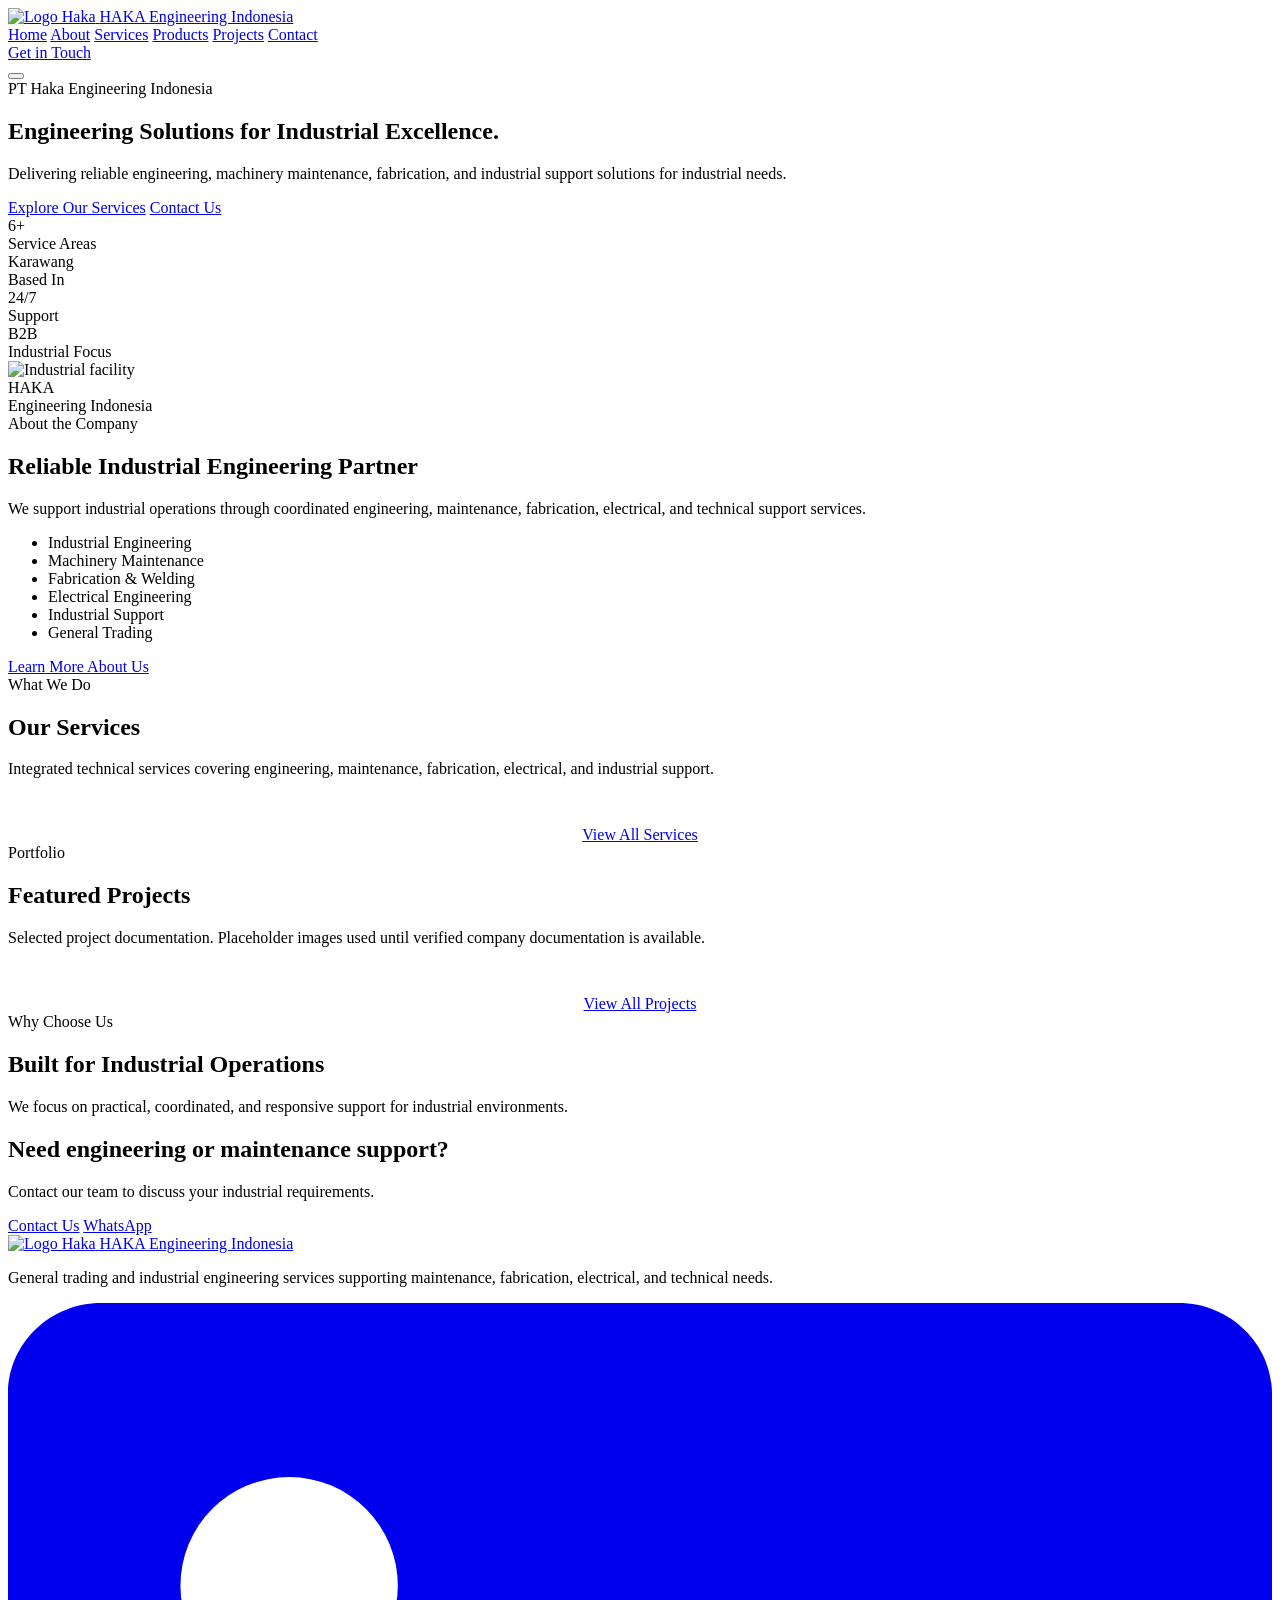
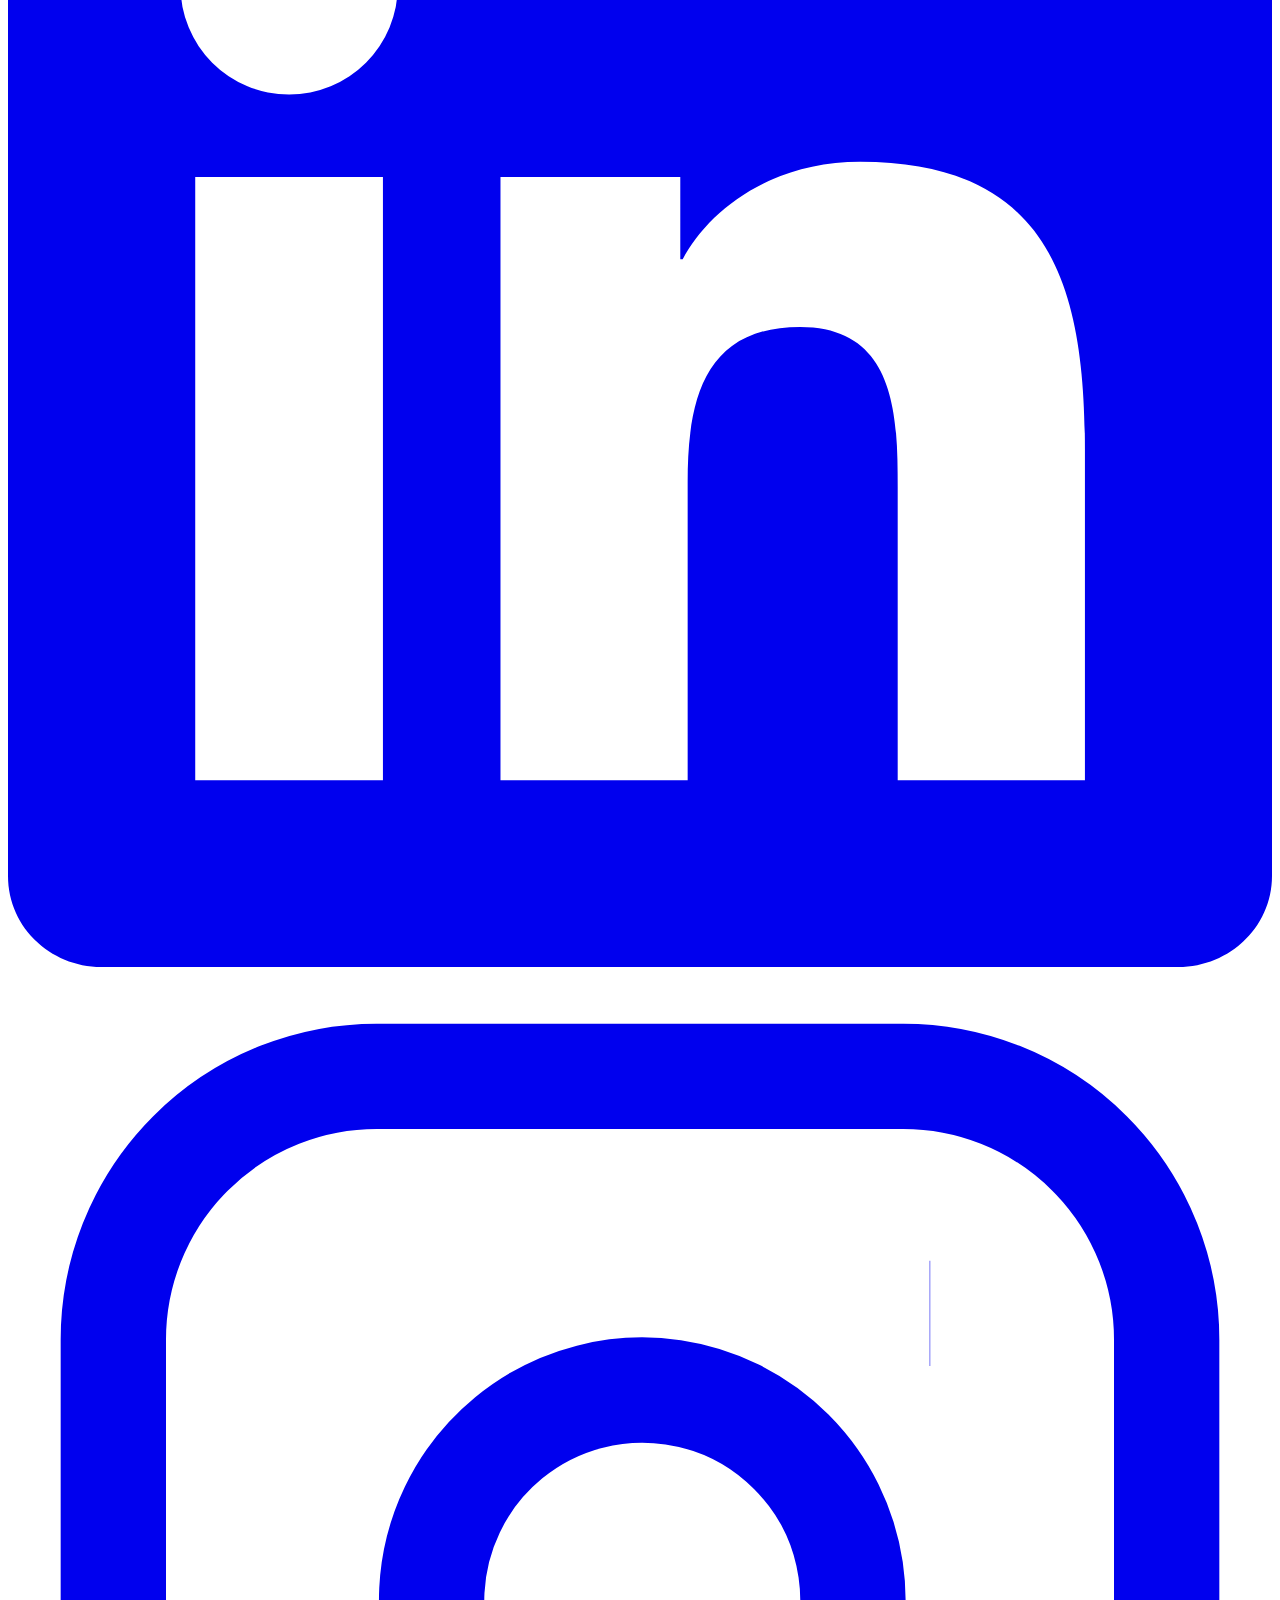
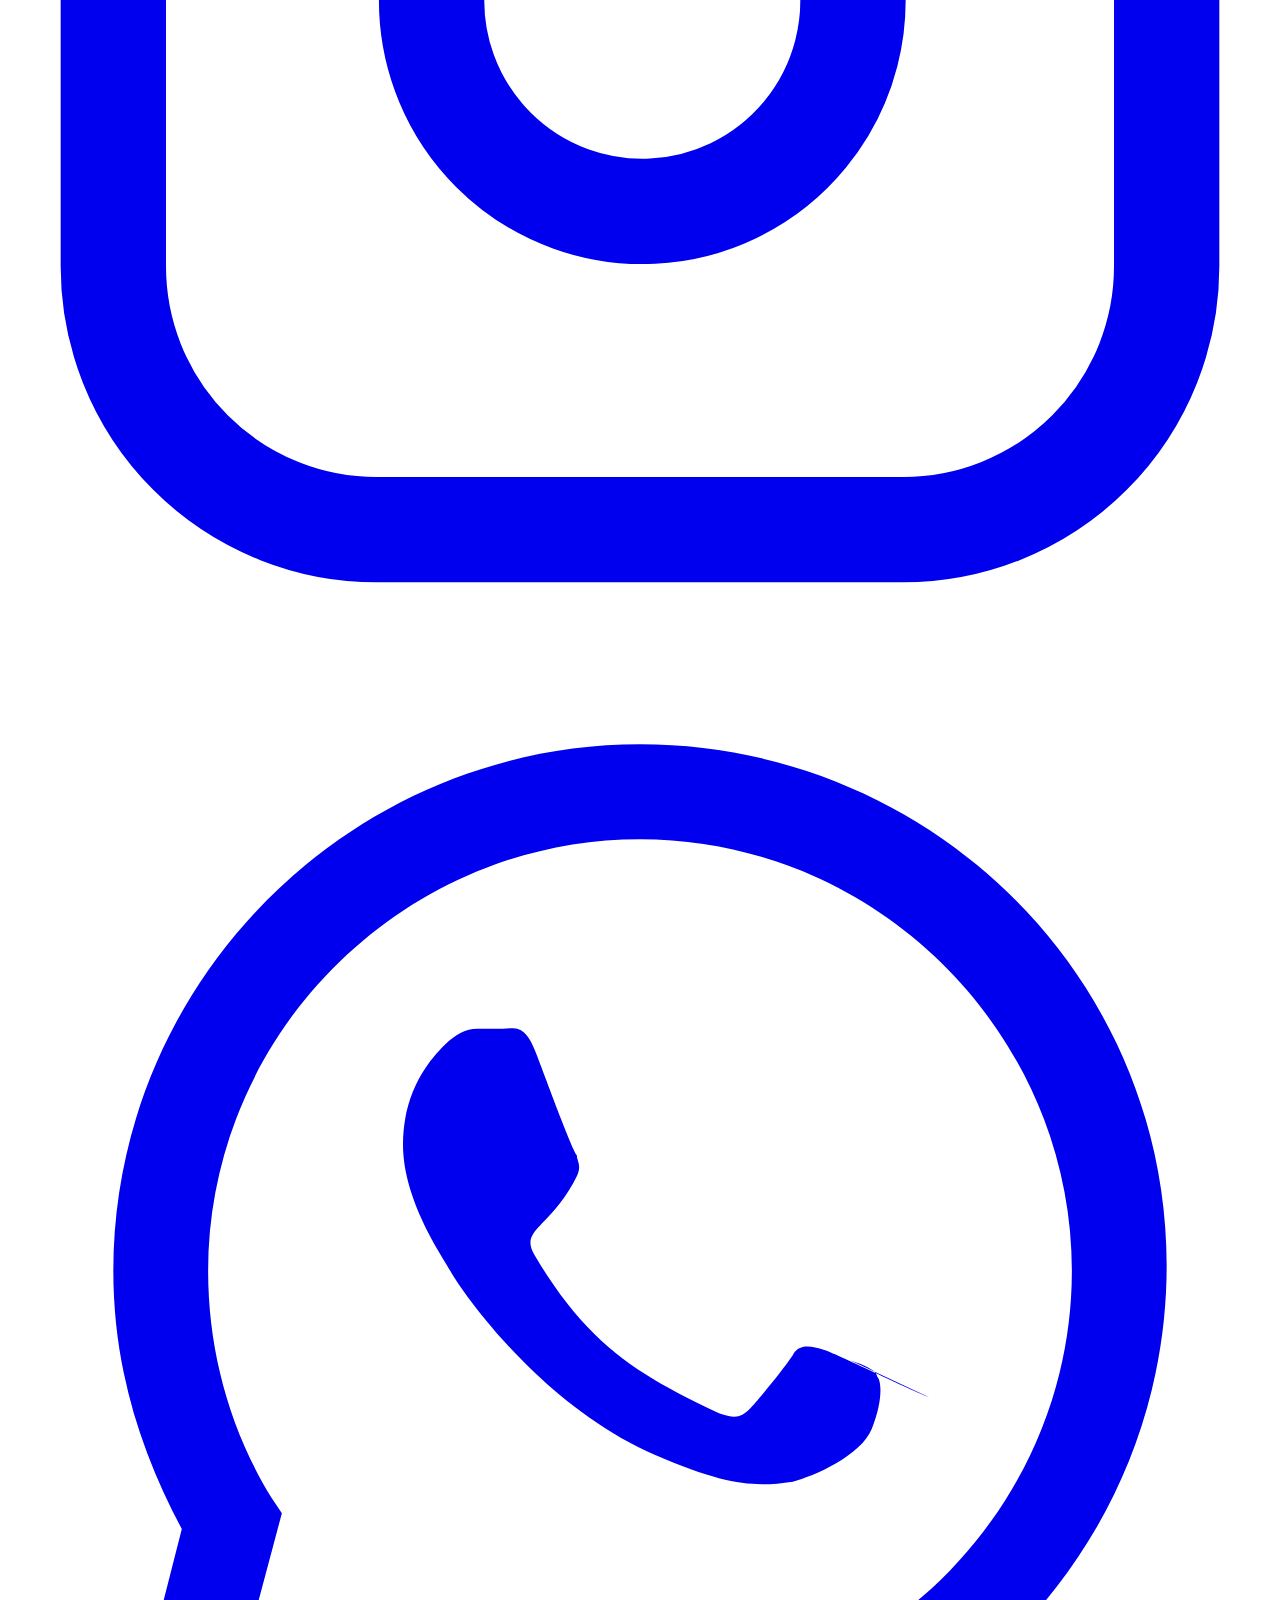
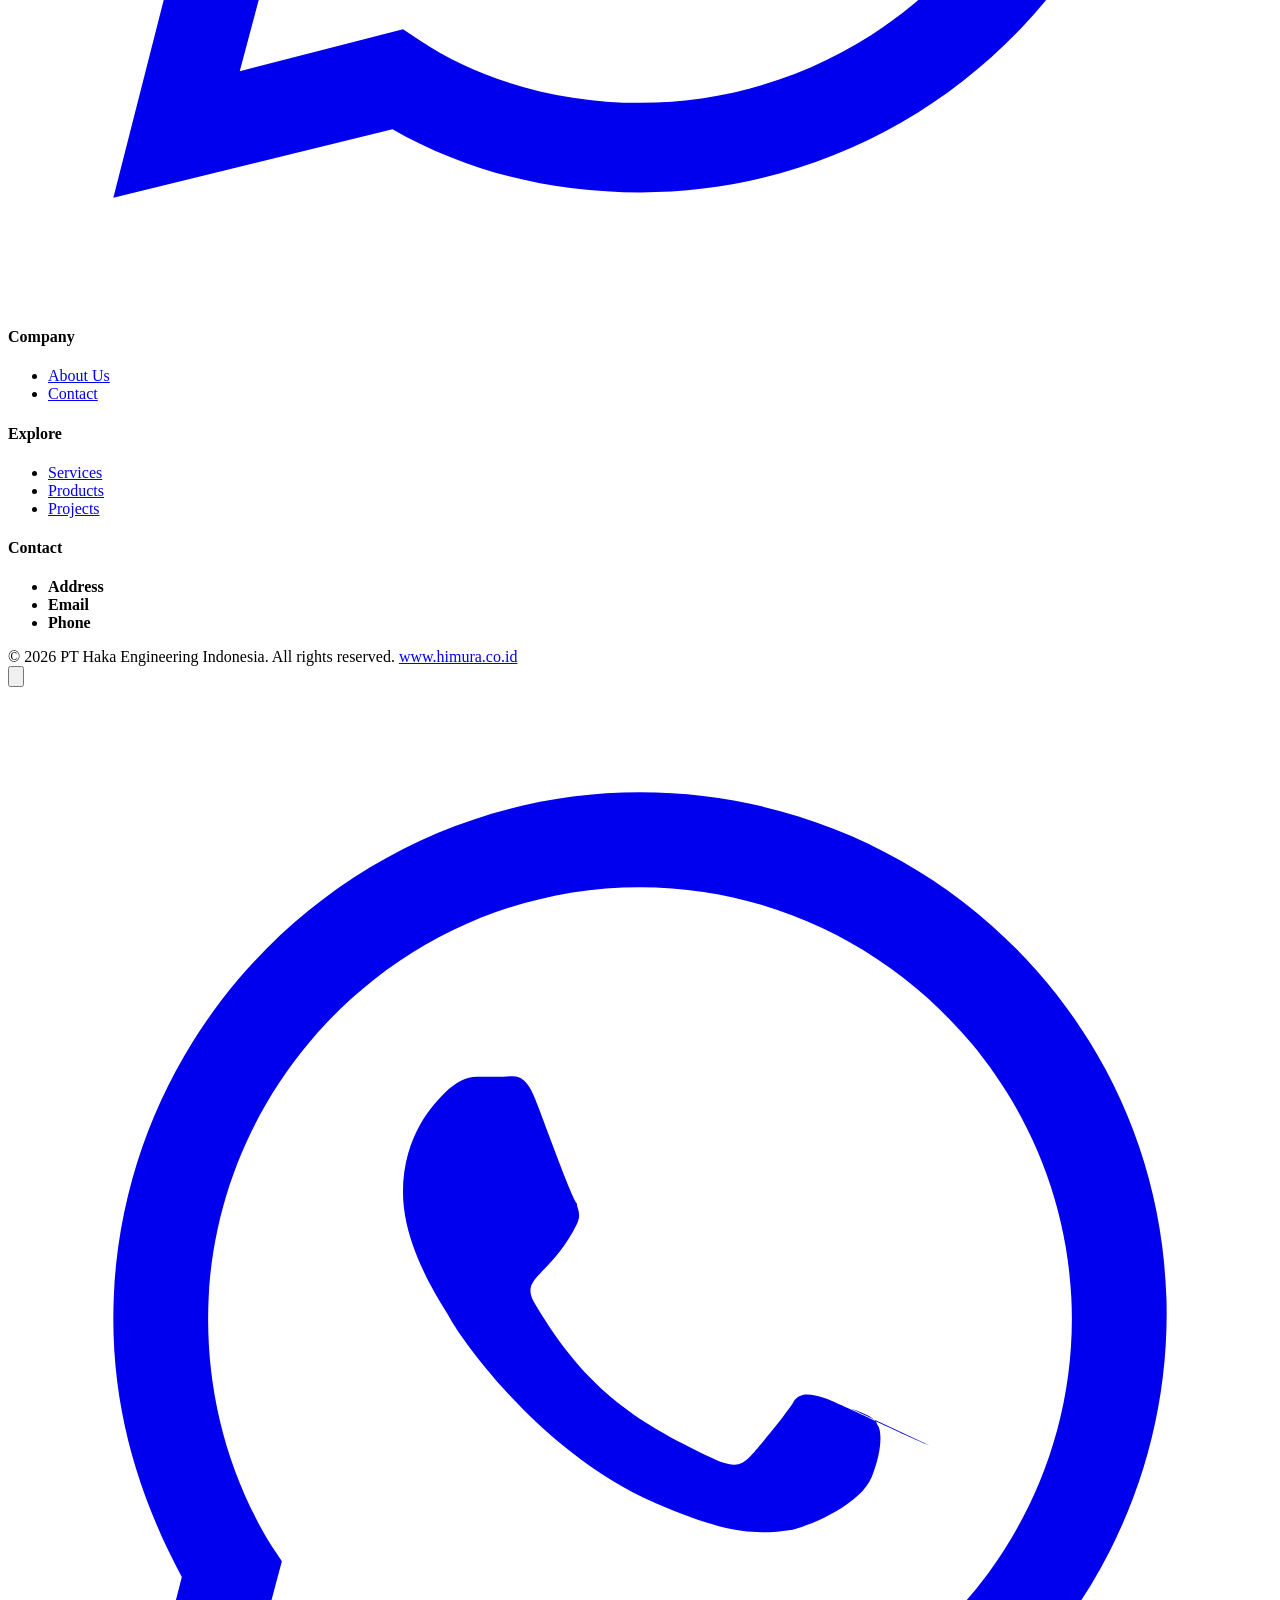
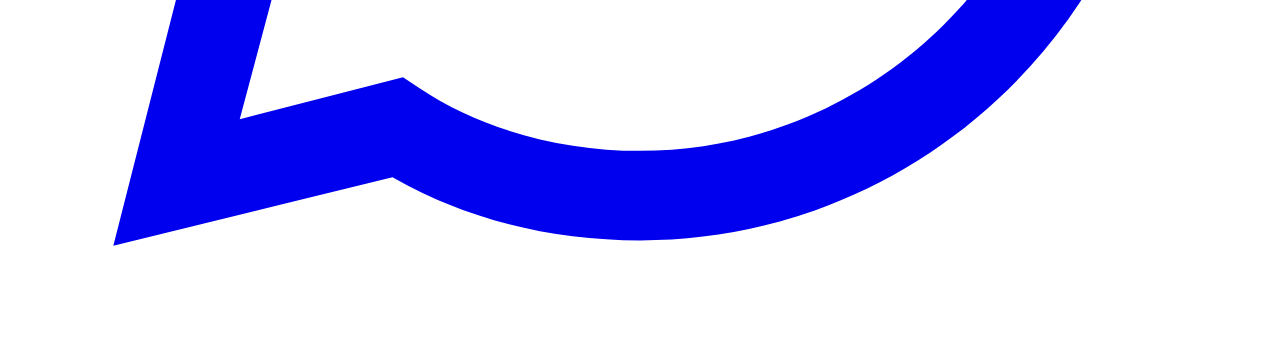
==== index.html @ 6b5a59a5 "Add files via upload" ====
<!DOCTYPE html>
<html lang="en">
<head>
<meta charset="UTF-8">
<meta name="viewport" content="width=device-width, initial-scale=1.0">
<title>PT Haka Engineering Indonesia</title>
<meta name="description" content="PT Haka Engineering Indonesia — general trading, industrial engineering, machinery maintenance, fabrication, electrical engineering and industrial support in Karawang, Jawa Barat.">
<meta property="og:title" content="PT Haka Engineering Indonesia">
<meta property="og:description" content="Engineering Solutions for Industrial Excellence.">
<meta property="og:type" content="website">
<meta property="og:url" content="https://www.himura.co.id/">
<meta property="og:image" content="https://www.himura.co.id/assets/images/hero.jpg">
<link rel="icon" href="favicon.png" type="image/png">
<link rel="preconnect" href="https://fonts.googleapis.com">
<link rel="preconnect" href="https://fonts.gstatic.com" crossorigin>
<link href="https://fonts.googleapis.com/css2?family=Inter:wght@400;500;600;700&family=Manrope:wght@600;700;800&display=swap" rel="stylesheet">
<link rel="stylesheet" href="css/style.css">
</head>
<body>

<!-- ============ NAVBAR ============ -->
<header class="navbar">
  <div class="container">
    <a href="index.html" class="brand">
      <span class="brand-logo">
  <img src="assets/images/icon.png" alt="Logo Haka">
</span>
      <span class="brand-text">
        <span class="brand-name">HAKA</span>
        <span class="brand-sub">Engineering Indonesia</span>
      </span>
    </a>
    <nav class="nav-links" aria-label="Primary">
      <a href="index.html" class="active">Home</a>
      <a href="about.html">About</a>
      <a href="services.html">Services</a>
      <a href="products.html">Products</a>
      <a href="projects.html">Projects</a>
      <a href="contact.html">Contact</a>
      <div class="nav-cta">
        <a href="contact.html" class="btn">Get in Touch</a>
      </div>
    </nav>
    <button class="nav-toggle" aria-label="Toggle menu" aria-expanded="false">
      <span></span><span></span><span></span>
    </button>
  </div>
</header>

<!-- ============ HERO ============ -->
<section class="hero">
  <div class="hero-bg" aria-hidden="true"></div>
  <div class="container">
    <div class="hero-content">
      <span class="eyebrow">PT Haka Engineering Indonesia</span>
      <h1>Engineering Solutions for <span class="accent">Industrial Excellence.</span></h1>
      <p class="hero-desc">Delivering reliable engineering, machinery maintenance, fabrication, and industrial support solutions for industrial needs.</p>
      <div class="hero-actions">
        <a href="services.html" class="btn btn-silver">Explore Our Services</a>
        <a href="contact.html" class="btn btn-outline-light">Contact Us</a>
      </div>
      <div class="hero-meta">
        <div class="hero-meta-item">
          <div class="num">6<span>+</span></div>
          <div class="lbl">Service Areas</div>
        </div>
        <div class="hero-meta-item">
          <div class="num">Karawang</div>
          <div class="lbl">Based In</div>
        </div>
        <div class="hero-meta-item">
          <div class="num">24<span>/7</span></div>
          <div class="lbl">Support</div>
        </div>
        <div class="hero-meta-item">
          <div class="num">B2B</div>
          <div class="lbl">Industrial Focus</div>
        </div>
      </div>
    </div>
  </div>
</section>

<!-- ============ INTRO / ABOUT SNIPPET ============ -->
<section class="section">
  <div class="container">
    <div class="intro-grid">
      <div class="intro-media reveal">
        <img src="assets/images/factory/factory-1.jpg" alt="Industrial facility" loading="lazy">
        <div class="badge">
          <div class="big">HAKA</div>
          <div class="small">Engineering Indonesia</div>
        </div>
      </div>
      <div class="intro-text reveal">
        <span class="eyebrow">About the Company</span>
        <h2 class="section-title">Reliable Industrial Engineering Partner</h2>
        <p data-company="description"></p>
        <p>We support industrial operations through coordinated engineering, maintenance, fabrication, electrical, and technical support services.</p>
        <ul class="intro-list">
          <li>Industrial Engineering</li>
          <li>Machinery Maintenance</li>
          <li>Fabrication &amp; Welding</li>
          <li>Electrical Engineering</li>
          <li>Industrial Support</li>
          <li>General Trading</li>
        </ul>
        <a href="about.html" class="btn btn-dark">Learn More About Us</a>
      </div>
    </div>
  </div>
</section>

<!-- ============ SERVICES ============ -->
<section class="section">
  <div class="container">
    <div class="section-head center reveal">
      <span class="eyebrow">What We Do</span>
      <h2 class="section-title">Our Services</h2>
      <p class="section-desc">Integrated technical services covering engineering, maintenance, fabrication, electrical, and industrial support.</p>
    </div>
    <div class="services-grid" id="services-grid"></div>
    <div style="text-align:center;margin-top:48px">
      <a href="services.html" class="btn btn-outline">View All Services</a>
    </div>
  </div>
</section>

<!-- ============ FEATURED PROJECTS ============ -->
<section class="section">
  <div class="container">
    <div class="section-head center reveal">
      <span class="eyebrow">Portfolio</span>
      <h2 class="section-title">Featured Projects</h2>
      <p class="section-desc">Selected project documentation. Placeholder images used until verified company documentation is available.</p>
    </div>
    <div class="projects-grid" id="featured-projects"></div>
    <div style="text-align:center;margin-top:48px">
      <a href="projects.html" class="btn btn-outline">View All Projects</a>
    </div>
  </div>
</section>

<!-- ============ WHY CHOOSE ============ -->
<section class="section why-section">
  <div class="container">
    <div class="section-head center reveal">
      <span class="eyebrow">Why Choose Us</span>
      <h2 class="section-title">Built for Industrial Operations</h2>
      <p class="section-desc">We focus on practical, coordinated, and responsive support for industrial environments.</p>
    </div>
    <div class="why-grid" id="why-grid"></div>
  </div>
</section>

<!-- ============ CTA ============ -->
<section class="section cta-section">
  <div class="container">
    <div class="cta-inner">
      <div class="cta-text">
        <h2>Need engineering or maintenance support?</h2>
        <p>Contact our team to discuss your industrial requirements.</p>
      </div>
      <div class="cta-actions">
        <a href="contact.html" class="btn btn-primary">Contact Us</a>
        <a href="#" data-wa-link class="btn btn-outline-light" target="_blank" rel="noopener">WhatsApp</a>
      </div>
    </div>
  </div>
</section>

<!-- ============ FOOTER ============ -->
<footer class="footer">
  <div class="container">
    <div class="footer-grid">
      <div class="footer-brand">
        <a href="index.html" class="brand">
          <span class="brand-logo">
  <img src="assets/images/icon.png" alt="Logo Haka">
</span>
          <span class="brand-text">
            <span class="brand-name">HAKA</span>
            <span class="brand-sub">Engineering Indonesia</span>
          </span>
        </a>
        <p>General trading and industrial engineering services supporting maintenance, fabrication, electrical, and technical needs.</p>
        <div class="footer-social">
          <a href="#" aria-label="LinkedIn">
            <svg viewBox="0 0 24 24" fill="currentColor"><path d="M20.447 20.452h-3.554v-5.569c0-1.328-.027-3.037-1.852-3.037-1.853 0-2.136 1.445-2.136 2.939v5.667H9.351V9h3.414v1.561h.046c.477-.9 1.637-1.85 3.37-1.85 3.601 0 4.267 2.37 4.267 5.455v6.286zM5.337 7.433a2.062 2.062 0 01-2.063-2.065 2.064 2.064 0 112.063 2.065zm1.782 13.019H3.555V9h3.564v11.452zM22.225 0H1.771C.792 0 0 .774 0 1.729v20.542C0 23.227.792 24 1.771 24h20.451C23.2 24 24 23.227 24 22.271V1.729C24 .774 23.2 0 22.225 0z"/></svg>
          </a>
          <a href="#" aria-label="Instagram">
            <svg viewBox="0 0 24 24" fill="none" stroke="currentColor" stroke-width="2"><rect x="2" y="2" width="20" height="20" rx="5"/><path d="M16 11.37A4 4 0 1112.63 8 4 4 0 0116 11.37z"/><line x1="17.5" y1="6.5" x2="17.51" y2="6.5"/></svg>
          </a>
          <a href="#" data-wa-link aria-label="WhatsApp">
            <svg viewBox="0 0 24 24" fill="currentColor"><path d="M17.5 14.4c-.3-.1-1.7-.8-2-.9-.3-.1-.5-.1-.6.1-.2.3-.7.9-.8 1-.2.2-.3.2-.6.1-1.5-.7-2.5-1.3-3.5-3-.3-.5.3-.5.8-1.5.1-.2 0-.3 0-.4-.1-.1-.6-1.5-.8-2-.2-.5-.4-.4-.6-.4h-.5c-.2 0-.4.1-.6.3-.2.2-.8.8-.8 1.9s.8 2.2.9 2.4c.1.2 1.6 2.5 3.9 3.5 1.4.6 1.9.6 2.6.5.4-.1 1.3-.5 1.5-1 .2-.5.2-.9.1-1 0-.1-.2-.2-.5-.3zM12 2C6.5 2 2 6.5 2 12c0 1.8.5 3.4 1.3 4.9L2 22l5.3-1.3c1.4.8 3 1.2 4.7 1.2 5.5 0 10-4.5 10-10S17.5 2 12 2zm0 18.2c-1.5 0-3-.4-4.2-1.2l-.3-.2-3.1.8.8-3-.2-.3c-.8-1.3-1.2-2.8-1.2-4.3C3.8 7.5 7.5 3.8 12 3.8s8.2 3.7 8.2 8.2-3.7 8.2-8.2 8.2z"/></svg>
          </a>
        </div>
      </div>
      <div class="footer-col">
        <h4>Company</h4>
        <ul>
          <li><a href="about.html">About Us</a></li>
          <li><a href="contact.html">Contact</a></li>
        </ul>
      </div>
      <div class="footer-col">
        <h4>Explore</h4>
        <ul>
          <li><a href="services.html">Services</a></li>
          <li><a href="products.html">Products</a></li>
          <li><a href="projects.html">Projects</a></li>
        </ul>
      </div>
      <div class="footer-col">
        <h4>Contact</h4>
        <ul class="footer-contact">
          <li><strong>Address</strong><span data-company="address"></span></li>
          <li><strong>Email</strong><a data-mail-link href="#"><span data-company="email"></span></a></li>
          <li><strong>Phone</strong><a data-tel-link href="#"><span data-company="phone"></span></a></li>
        </ul>
      </div>
    </div>
    <div class="footer-bottom">
      <span>&copy; <span id="year"></span> PT Haka Engineering Indonesia. All rights reserved.</span>
      <span><a href="https://www.himura.co.id">www.himura.co.id</a></span>
    </div>
  </div>
</footer>

<!-- ============ FLOATING ============ -->
<button class="back-top" aria-label="Back to top">
  <svg viewBox="0 0 24 24" fill="none" stroke="currentColor" stroke-width="2" stroke-linecap="round" stroke-linejoin="round">
    <polyline points="18 15 12 9 6 15"/>
  </svg>
</button>

<a href="#" data-wa-link class="wa-float" target="_blank" rel="noopener" aria-label="Chat on WhatsApp">
  <svg viewBox="0 0 24 24" fill="currentColor">
    <path d="M17.5 14.4c-.3-.1-1.7-.8-2-.9-.3-.1-.5-.1-.6.1-.2.3-.7.9-.8 1-.2.2-.3.2-.6.1-1.5-.7-2.5-1.3-3.5-3-.3-.5.3-.5.8-1.5.1-.2 0-.3 0-.4-.1-.1-.6-1.5-.8-2-.2-.5-.4-.4-.6-.4h-.5c-.2 0-.4.1-.6.3-.2.2-.8.8-.8 1.9s.8 2.2.9 2.4c.1.2 1.6 2.5 3.9 3.5 1.4.6 1.9.6 2.6.5.4-.1 1.3-.5 1.5-1 .2-.5.2-.9.1-1 0-.1-.2-.2-.5-.3zM12 2C6.5 2 2 6.5 2 12c0 1.8.5 3.4 1.3 4.9L2 22l5.3-1.3c1.4.8 3 1.2 4.7 1.2 5.5 0 10-4.5 10-10S17.5 2 12 2zm0 18.2c-1.5 0-3-.4-4.2-1.2l-.3-.2-3.1.8.8-3-.2-.3c-.8-1.3-1.2-2.8-1.2-4.3C3.8 7.5 7.5 3.8 12 3.8s8.2 3.7 8.2 8.2-3.7 8.2-8.2 8.2z"/>
  </svg>
</a>

<script>document.getElementById('year').textContent = new Date().getFullYear();</script>
<script src="js/data.js"></script>
<script src="js/main.js"></script>
</body>
</html>
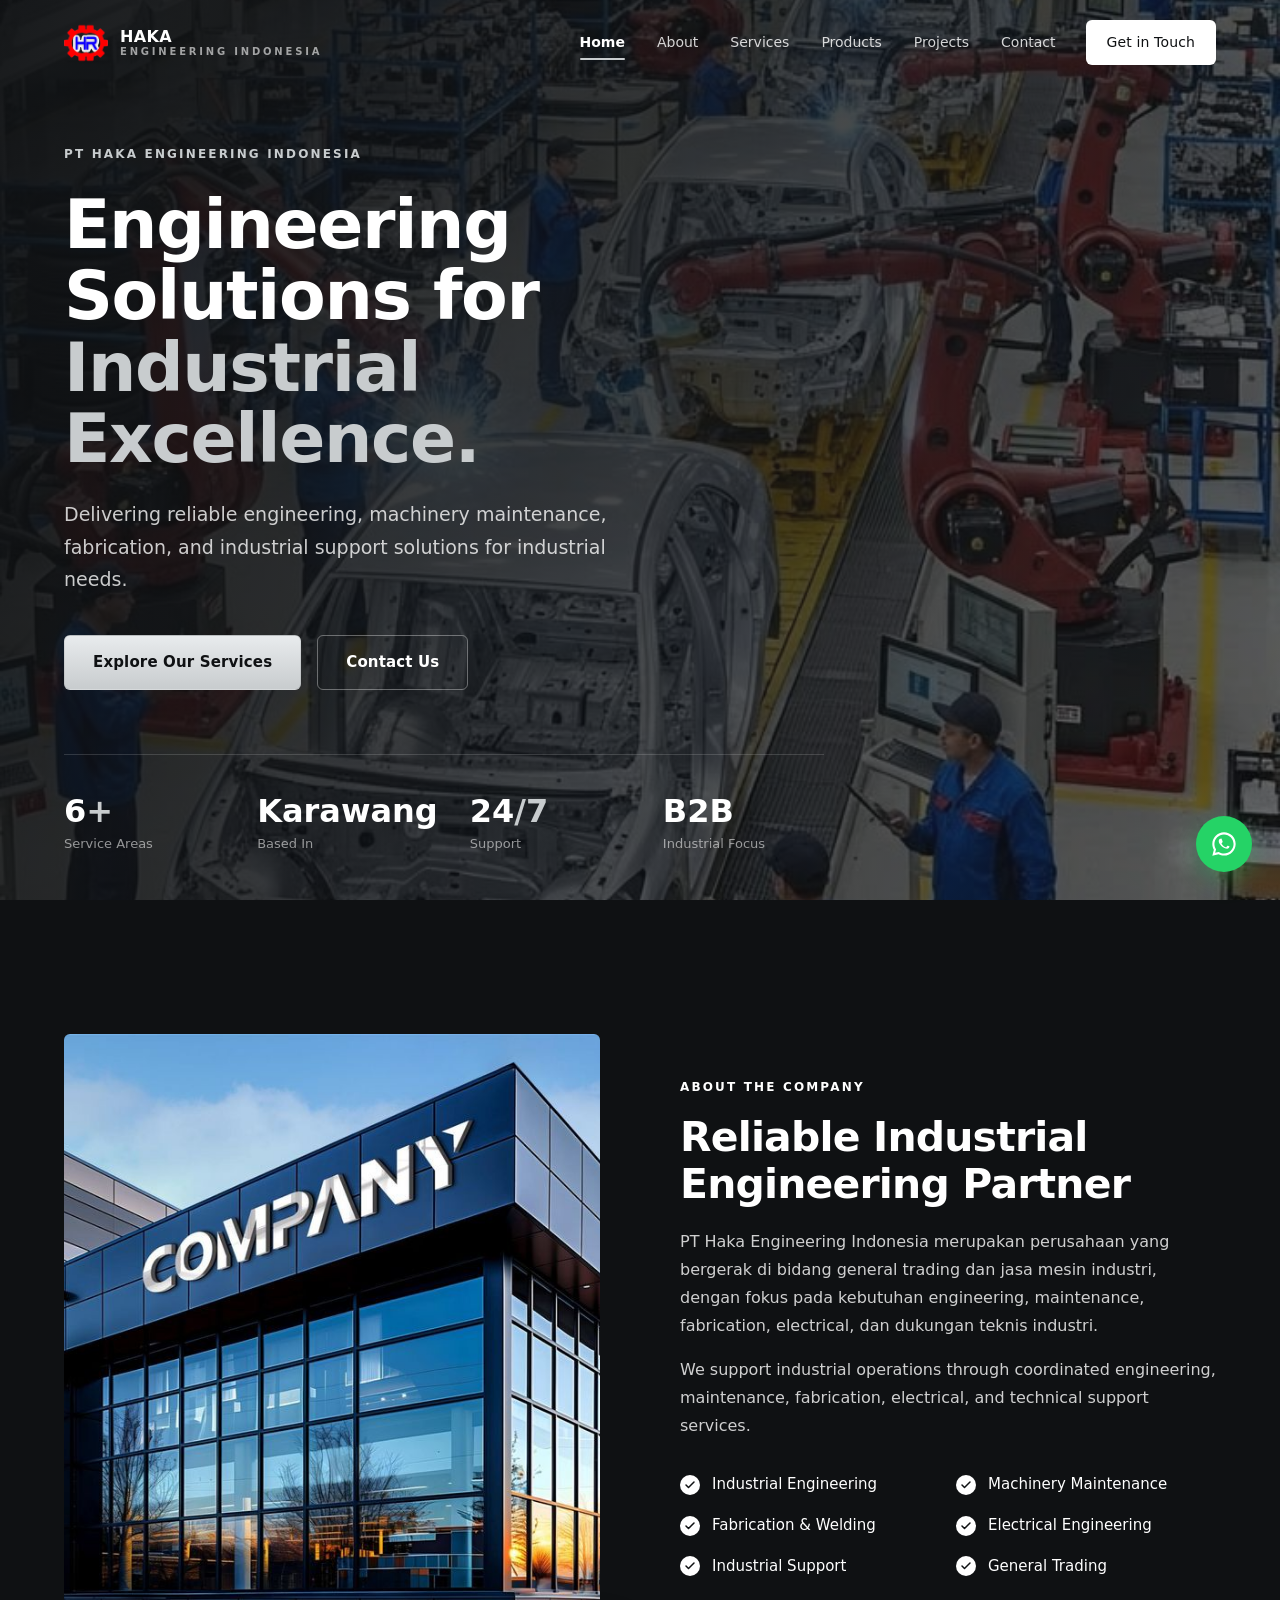
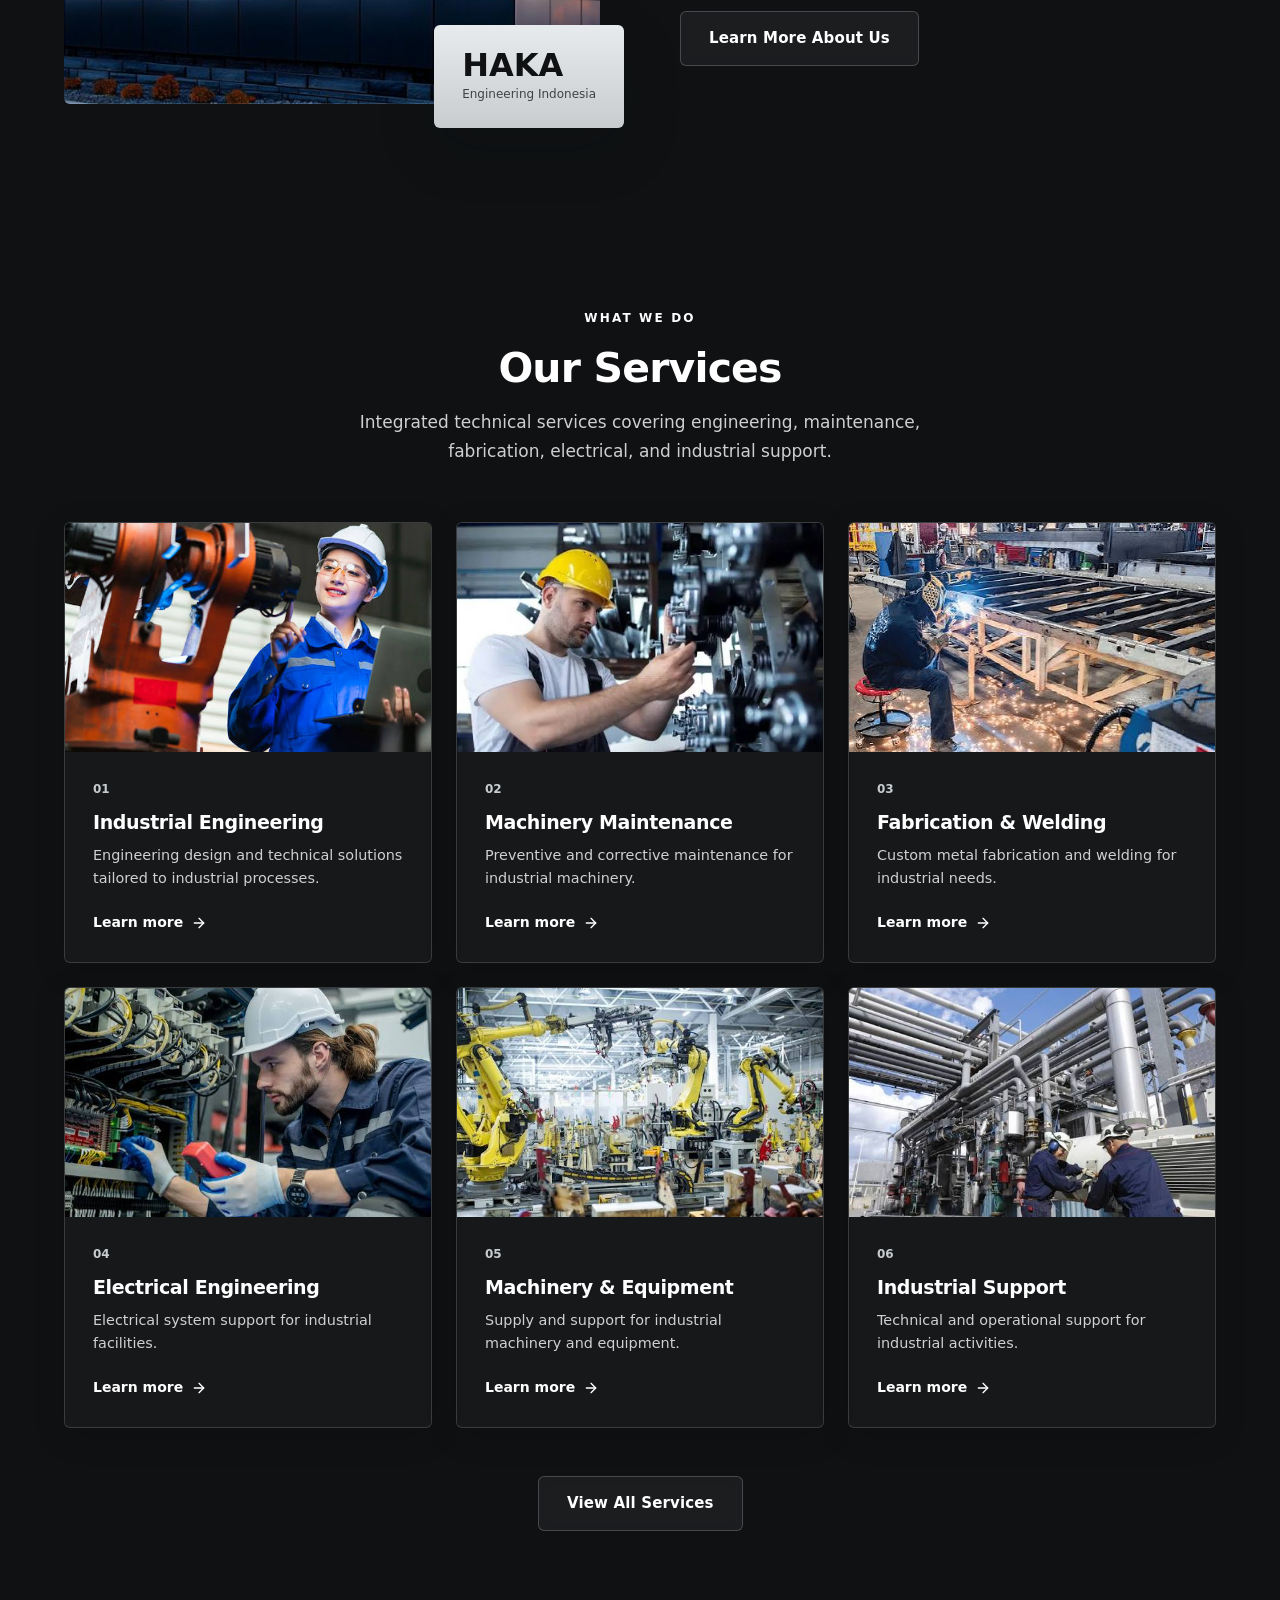
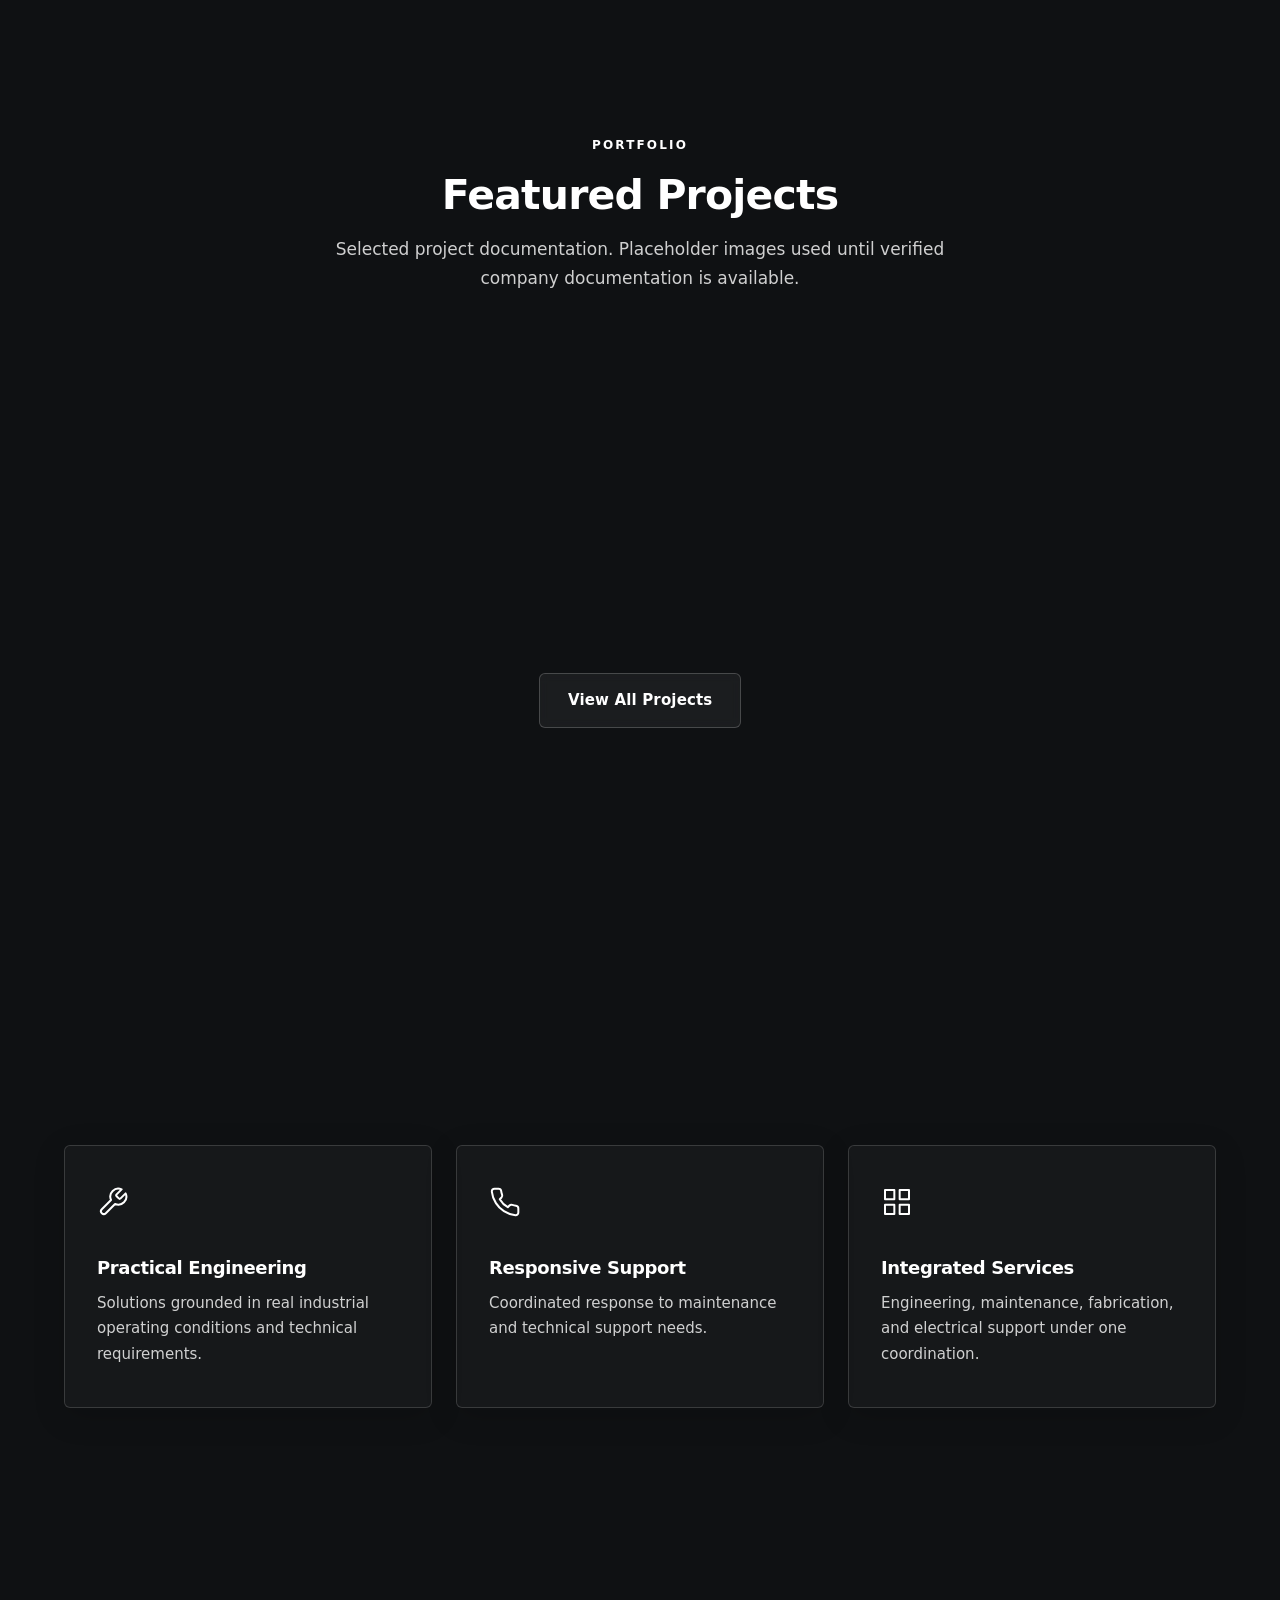
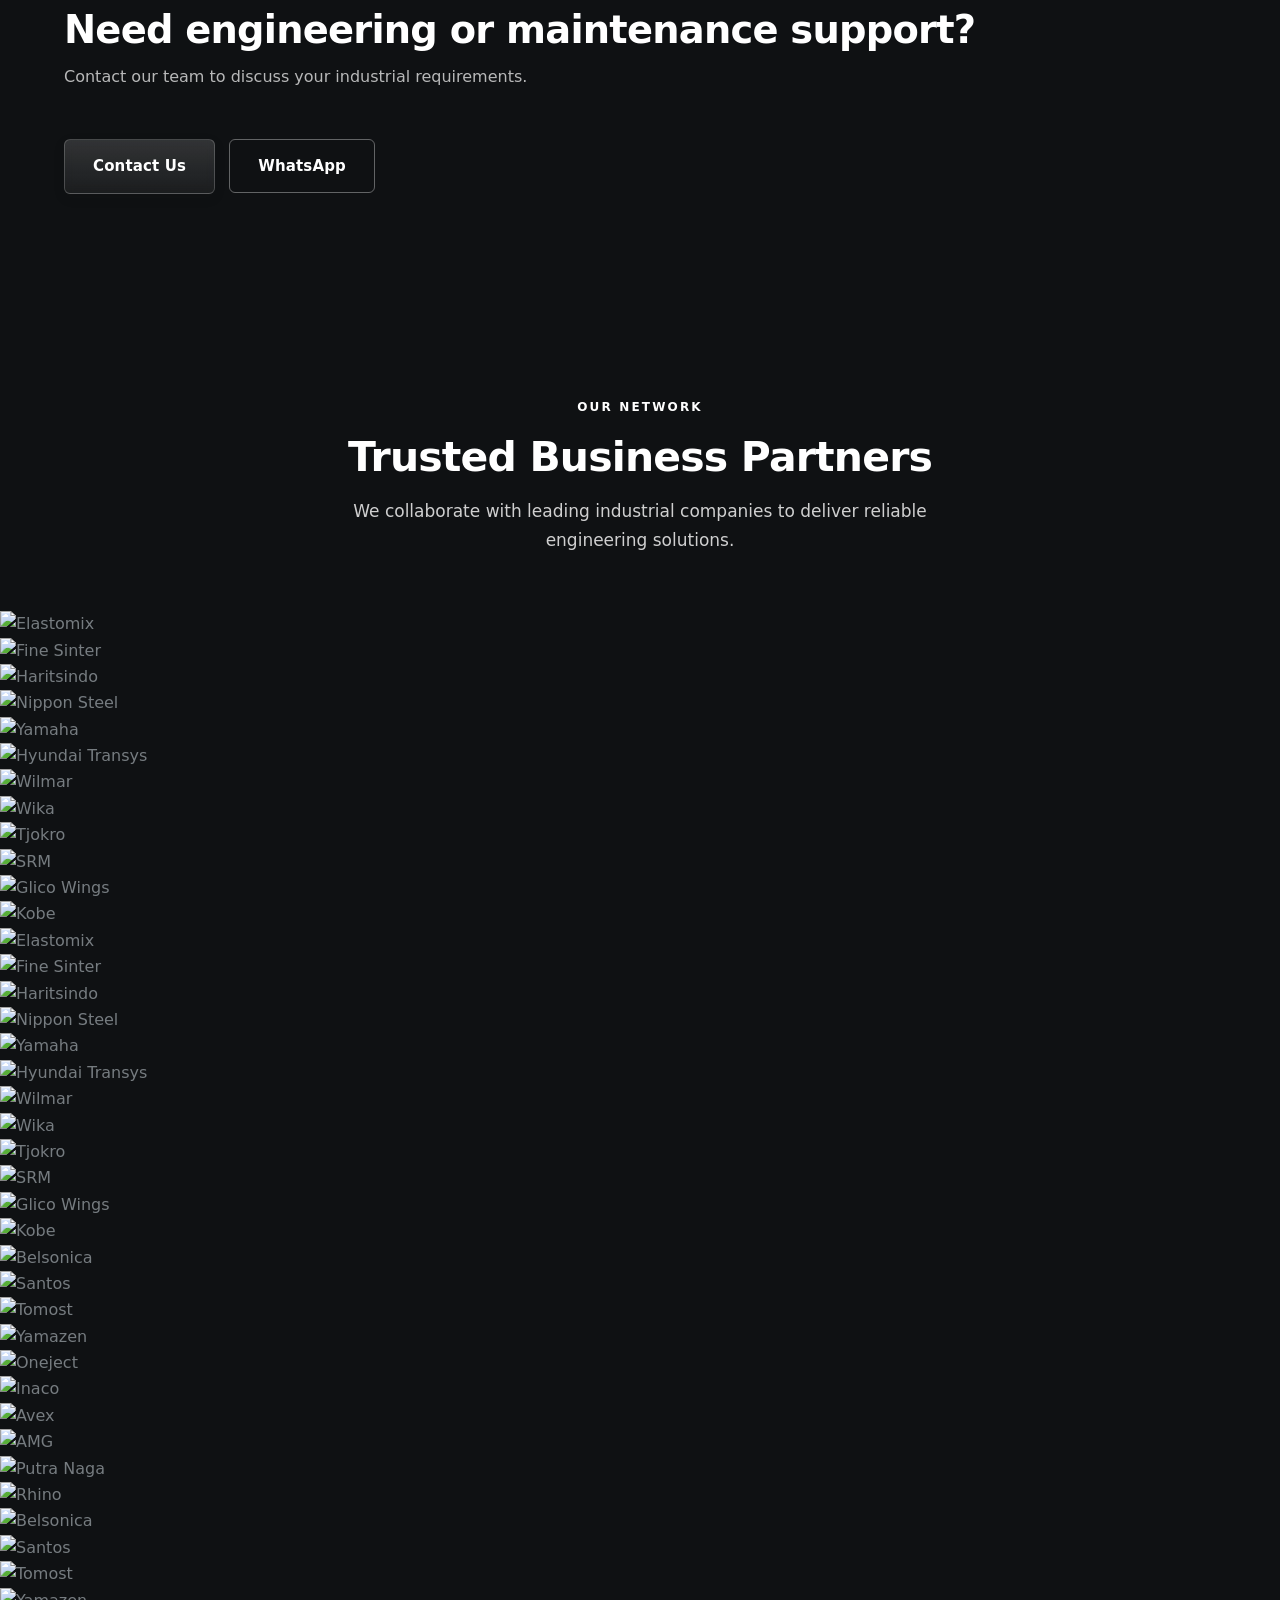
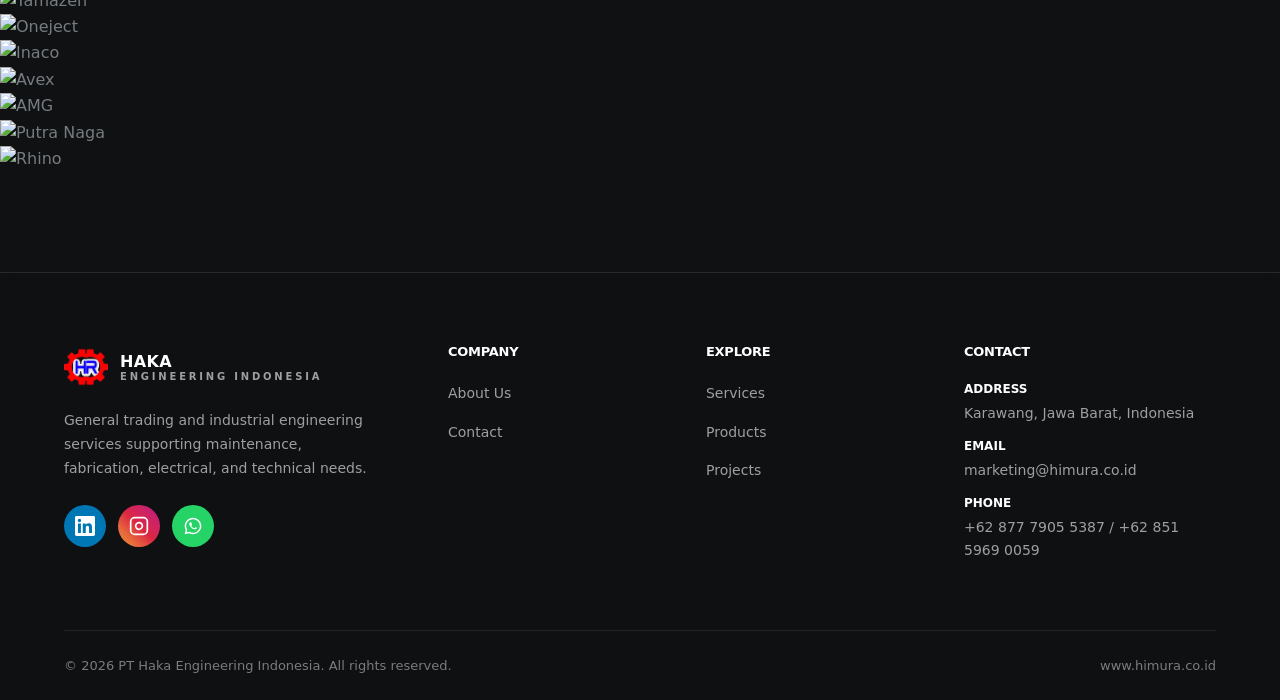
==== commit 9c733ea2: "Add files via upload" ====
--- a/index.html
+++ b/index.html
@@ -168,6 +168,79 @@
     </div>
   </div>
 </section>
+
+<!-- ============ BUSINESS PARTNERS (SLIDER OTOMATIS) ============ -->
+<section class="section partners-section">
+  <div class="container">
+    <div class="section-head center reveal">
+      <span class="eyebrow">Our Network</span>
+      <h2 class="section-title">Trusted Business Partners</h2>
+      <p class="section-desc">We collaborate with leading industrial companies to deliver reliable engineering solutions.</p>
+    </div>
+  </div>
+  
+  <div class="marquee-wrapper reveal">
+    <div class="marquee-content">
+      
+      <!-- Baris 1 (Berjalan ke Kiri) -->
+      <div class="marquee-track left">
+        <img src="assets/images/elastomix.png" alt="Elastomix" class="partner-logo">
+        <img src="assets/images/fineSinter.png" alt="Fine Sinter" class="partner-logo">
+        <img src="assets/images/haritsindo.png" alt="Haritsindo" class="partner-logo">
+        <img src="assets/images/nipponSteel.png" alt="Nippon Steel" class="partner-logo">
+        <img src="assets/images/yamaha.png" alt="Yamaha" class="partner-logo">
+        <img src="assets/images/hyundaiTransys.png" alt="Hyundai Transys" class="partner-logo">
+        <img src="assets/images/wilmar.png" alt="Wilmar" class="partner-logo">
+        <img src="assets/images/wika.png" alt="Wika" class="partner-logo">
+        <img src="assets/images/tjokro.png" alt="Tjokro" class="partner-logo">
+        <img src="assets/images/srm.png" alt="SRM" class="partner-logo">
+        <img src="assets/images/gliscoWings.png" alt="Glico Wings" class="partner-logo">
+        <img src="assets/images/kobe.png" alt="Kobe" class="partner-logo">
+        
+        <!-- Duplikasi untuk efek berjalan tanpa putus -->
+        <img src="assets/images/elastomix.png" alt="Elastomix" class="partner-logo">
+        <img src="assets/images/fineSinter.png" alt="Fine Sinter" class="partner-logo">
+        <img src="assets/images/haritsindo.png" alt="Haritsindo" class="partner-logo">
+        <img src="assets/images/nipponSteel.png" alt="Nippon Steel" class="partner-logo">
+        <img src="assets/images/yamaha.png" alt="Yamaha" class="partner-logo">
+        <img src="assets/images/hyundaiTransys.png" alt="Hyundai Transys" class="partner-logo">
+        <img src="assets/images/wilmar.png" alt="Wilmar" class="partner-logo">
+        <img src="assets/images/wika.png" alt="Wika" class="partner-logo">
+        <img src="assets/images/tjokro.png" alt="Tjokro" class="partner-logo">
+        <img src="assets/images/srm.png" alt="SRM" class="partner-logo">
+        <img src="assets/images/gliscoWings.png" alt="Glico Wings" class="partner-logo">
+        <img src="assets/images/kobe.png" alt="Kobe" class="partner-logo">
+      </div>
+
+      <!-- Baris 2 (Berjalan ke Kanan) -->
+      <div class="marquee-track right">
+        <img src="assets/images/belsonica.png" alt="Belsonica" class="partner-logo">
+        <img src="assets/images/santos.png" alt="Santos" class="partner-logo">
+        <img src="assets/images/tomost.png" alt="Tomost" class="partner-logo">
+        <img src="assets/images/yamazen.png" alt="Yamazen" class="partner-logo">
+        <img src="assets/images/oneject.png" alt="Oneject" class="partner-logo">
+        <img src="assets/images/inaco.png" alt="Inaco" class="partner-logo">
+        <img src="assets/images/avex.png" alt="Avex" class="partner-logo">
+        <img src="assets/images/amg.jpeg" alt="AMG" class="partner-logo">
+        <img src="assets/images/putraNaga.png" alt="Putra Naga" class="partner-logo">
+        <img src="assets/images/Rhino.png" alt="Rhino" class="partner-logo">
+        
+        <!-- Duplikasi untuk efek berjalan tanpa putus -->
+        <img src="assets/images/belsonica.png" alt="Belsonica" class="partner-logo">
+        <img src="assets/images/santos.png" alt="Santos" class="partner-logo">
+        <img src="assets/images/tomost.png" alt="Tomost" class="partner-logo">
+        <img src="assets/images/yamazen.png" alt="Yamazen" class="partner-logo">
+        <img src="assets/images/oneject.png" alt="Oneject" class="partner-logo">
+        <img src="assets/images/inaco.png" alt="Inaco" class="partner-logo">
+        <img src="assets/images/avex.png" alt="Avex" class="partner-logo">
+        <img src="assets/images/amg.jpeg" alt="AMG" class="partner-logo">
+        <img src="assets/images/putraNaga.png" alt="Putra Naga" class="partner-logo">
+        <img src="assets/images/Rhino.png" alt="Rhino" class="partner-logo">
+      </div>
+
+    </div>
+  </div>
+</section>  
 
 <!-- ============ FOOTER ============ -->
 <footer class="footer">
--- a/css/style.css
+++ b/css/style.css
@@ -0,0 +1,671 @@
+/* ============================================================
+   PT HAKA ENGINEERING INDONESIA
+   Industrial Modern — Monochrome / Glossy Edition
+   Palette: Black · White · Silver · Graphite
+   ============================================================ */
+
+/* ---------- RESET ---------- */
+*, *::before, *::after { box-sizing: border-box; margin: 0; padding: 0; }
+
+:root {
+  --charcoal:  #0F1113;
+  --dark-gray: #2A2F33;
+  --graphite:  #4A5054;
+  --mid:       #767C80;
+  --line:      #E5E7E8;
+  --line-dark: #2F3438;
+  --light-gray:#F5F6F7;
+  --white:     #FFFFFF;
+  --silver:    #C8CCCE;
+  --silver-2:  #E8EBED;
+  --ink:       #0F1113;
+
+  --accent:    #0F1113;
+  --accent-ink:#FFFFFF;
+
+  --shadow-sm: 0 2px 8px rgba(15,17,19,0.06);
+  --shadow:    0 10px 40px rgba(15,17,19,0.10);
+  --shadow-lg: 0 20px 60px rgba(15,17,19,0.16);
+  --radius:    6px;
+
+  --container: 1200px;
+  --trans:     0.3s cubic-bezier(0.4, 0, 0.2, 1);
+
+  --font-sans: 'Inter', system-ui, -apple-system, sans-serif;
+  --font-display: 'Manrope', system-ui, -apple-system, sans-serif;
+}
+
+html { scroll-behavior: smooth; -webkit-text-size-adjust: 100%; }
+
+body {
+  font-family: var(--font-sans);
+  color: var(--mid);
+  background-color: var(--charcoal);
+  background-image:
+    linear-gradient(115deg, rgba(15,17,19,0.96) 0%, rgba(15,17,19,0.80) 45%, rgba(15,17,19,0.55) 100%),
+    url('../assets/images/hero.jpg');
+  background-size: cover;
+  background-position: center;
+  background-attachment: fixed;
+  line-height: 1.65;
+  font-size: 16px;
+  overflow-x: hidden;
+  -webkit-font-smoothing: antialiased;
+}
+
+h1, h2, h3, h4, h5, h6 {
+  font-family: var(--font-display);
+  color: var(--white);
+  line-height: 1.15;
+  font-weight: 800;
+  letter-spacing: -0.02em;
+}
+
+a { color: inherit; text-decoration: none; }
+img { max-width: 100%; display: block; height: auto; }
+button { font-family: inherit; cursor: pointer; border: none; background: none; }
+ul { list-style: none; }
+
+.container {
+  max-width: var(--container);
+  margin: 0 auto;
+  padding: 0 24px;
+  width: 100%;
+}
+
+/* ---------- SECTION SPACING & OVERRIDES ---------- */
+.section { padding: 100px 0; background: transparent !important; }
+.section-sm { padding: 64px 0; }
+.stats-section, .why-section, .cta-section, .page-hero { background: transparent !important; }
+
+/* ---------- SECTION HEAD ---------- */
+.section-head { max-width: 720px; margin-bottom: 56px; }
+.section-head.center { margin-left: auto; margin-right: auto; text-align: center; }
+
+.eyebrow {
+  display: inline-flex;
+  align-items: center;
+  gap: 10px;
+  font-size: 12px;
+  font-weight: 700;
+  letter-spacing: 0.18em;
+  text-transform: uppercase;
+  color: var(--white);
+  margin-bottom: 16px;
+}
+.section-head.center .eyebrow { justify-content: center; }
+
+.section-title {
+  font-size: clamp(1.75rem, 3.2vw, 2.75rem);
+  margin-bottom: 16px;
+  color: var(--white);
+}
+.section-desc {
+  font-size: 1.0625rem;
+  color: rgba(255, 255, 255, 0.8);
+  max-width: 640px;
+  line-height: 1.7;
+}
+.section-head.center .section-desc { margin: 0 auto; }
+
+/* ---------- BUTTONS ---------- */
+.btn {
+  display: inline-flex;
+  align-items: center;
+  justify-content: center;
+  gap: 10px;
+  padding: 14px 28px;
+  font-size: 0.9375rem;
+  font-weight: 600;
+  border-radius: var(--radius);
+  transition: var(--trans);
+  letter-spacing: 0.01em;
+  white-space: nowrap;
+  font-family: var(--font-display);
+  border: 1.5px solid transparent;
+  position: relative;
+  overflow: hidden;
+}
+.btn svg { width: 18px; height: 18px; transition: transform var(--trans); }
+.btn:hover svg { transform: translateX(3px); }
+
+.btn-primary {
+  background-color: rgba(255, 255, 255, 0.05);
+  backdrop-filter: blur(5px);
+  -webkit-backdrop-filter: blur(5px);
+  color: var(--white);
+  background-image: linear-gradient(180deg, rgba(255,255,255,0.1) 0%, rgba(255,255,255,0) 100%);
+  border: 1px solid rgba(255, 255, 255, 0.2);
+  box-shadow: 0 4px 12px rgba(15, 17, 19, 0.1);
+}
+.btn-primary:hover {
+  background-color: rgba(255, 255, 255, 0.15);
+  box-shadow: 0 8px 24px rgba(15, 17, 19, 0.25);
+  border-color: rgba(255, 255, 255, 0.4);
+}
+
+.btn-dark, .btn-outline {
+  background: rgba(255, 255, 255, 0.05);
+  color: var(--white);
+  border: 1px solid rgba(255, 255, 255, 0.2);
+  backdrop-filter: blur(5px);
+}
+.btn-dark:hover, .btn-outline:hover {
+  background: var(--white);
+  color: var(--charcoal);
+}
+
+.btn-outline-light {
+  border: 1.5px solid rgba(255,255,255,0.35);
+  color: var(--white);
+  background: transparent;
+}
+.btn-outline-light:hover {
+  background: var(--white);
+  color: var(--charcoal);
+}
+
+.btn-silver {
+  background: linear-gradient(180deg, var(--silver-2) 0%, var(--silver) 100%);
+  color: var(--charcoal);
+  border: 1px solid rgba(15,17,19,0.08);
+}
+.btn-silver:hover {
+  background: linear-gradient(180deg, #F0F2F3 0%, var(--silver-2) 100%);
+}
+
+/* ---------- NAVBAR ---------- */
+.navbar {
+  position: fixed; top: 0; left: 0; right: 0; z-index: 1000;
+  background: transparent; transition: var(--trans); padding: 20px 0;
+}
+.navbar.scrolled {
+  background: rgba(15,17,19,0.97);
+  backdrop-filter: blur(12px);
+  padding: 12px 0; box-shadow: 0 4px 24px rgba(0,0,0,0.18);
+}
+.navbar .container { display: flex; align-items: center; justify-content: space-between; gap: 24px; }
+
+.brand { display: flex; align-items: center; gap: 12px; color: var(--white); }
+.brand-logo {
+  width: 44px;
+  height: 44px;
+  border-radius: 6px;
+  display: flex;
+  align-items: center;
+  justify-content: center;
+  flex-shrink: 0;
+  overflow: hidden;
+  background: transparent;
+  box-shadow: none;
+}
+
+.brand-logo img {
+  width: 100%;
+  height: 100%;
+  object-fit: contain;
+}
+.brand-text { display: flex; flex-direction: column; line-height: 1.1; }
+.brand-name { font-family: var(--font-display); font-weight: 800; font-size: 1rem; letter-spacing: 0.02em; }
+.brand-sub { font-size: 0.625rem; letter-spacing: 0.28em; text-transform: uppercase; color: rgba(255,255,255,0.6); font-weight: 600; }
+
+.nav-links { display: flex; align-items: center; gap: 4px; }
+.nav-links a {
+  color: rgba(255,255,255,0.82); font-size: 0.875rem; font-weight: 500;
+  padding: 10px 14px; border-radius: var(--radius);
+  transition: var(--trans); font-family: var(--font-display); position: relative;
+}
+.nav-links a:hover { color: var(--white); background: rgba(255,255,255,0.08); }
+.nav-links a.active { color: var(--white); font-weight: 700; }
+.nav-links a.active::after {
+  content: ""; position: absolute; bottom: 4px; left: 14px; right: 14px;
+  height: 2px; background: var(--silver); border-radius: 2px;
+}
+
+.nav-cta { margin-left: 12px; }
+.nav-cta .btn { padding: 10px 20px; font-size: 0.875rem; background: var(--white); color: var(--charcoal); }
+.nav-cta .btn:hover { background: var(--silver-2); }
+
+.nav-toggle {
+  display: none; flex-direction: column; justify-content: center;
+  gap: 5px; width: 44px; height: 44px;
+  border-radius: var(--radius); background: rgba(255,255,255,0.1); align-items: center;
+}
+.nav-toggle span { width: 22px; height: 2px; background: var(--white); border-radius: 2px; transition: var(--trans); }
+.nav-toggle.open span:nth-child(1) { transform: translateY(7px) rotate(45deg); }
+.nav-toggle.open span:nth-child(2) { opacity: 0; }
+.nav-toggle.open span:nth-child(3) { transform: translateY(-7px) rotate(-45deg); }
+
+/* ---------- HERO ---------- */
+.hero {
+  position: relative; min-height: 100vh; display: flex; align-items: center;
+  background: transparent; color: var(--white); overflow: hidden; padding-top: 80px;
+}
+.hero-bg { display: none; }
+.hero .container { position: relative; z-index: 2; padding-top: 60px; padding-bottom: 80px; }
+.hero-content { max-width: 760px; }
+
+.hero .eyebrow { color: var(--silver); margin-bottom: 24px; }
+.hero .eyebrow::before { display: none; }
+
+.hero h1 { font-size: clamp(2.25rem, 5.5vw, 4.25rem); color: var(--white); margin-bottom: 24px; line-height: 1.05; }
+.hero h1 .accent { color: var(--silver); }
+.hero-desc { font-size: clamp(1rem, 1.5vw, 1.1875rem); color: rgba(255,255,255,0.78); max-width: 600px; margin-bottom: 40px; line-height: 1.7; }
+
+.hero-actions { display: flex; gap: 16px; flex-wrap: wrap; margin-bottom: 64px; }
+
+.hero-meta { display: grid; grid-template-columns: repeat(4, 1fr); gap: 32px; padding-top: 40px; border-top: 1px solid rgba(255,255,255,0.15); max-width: 800px; }
+.hero-meta-item .num { font-family: var(--font-display); font-size: clamp(1.5rem, 2.5vw, 2rem); font-weight: 800; color: var(--white); line-height: 1; }
+.hero-meta-item .num span { color: var(--silver); }
+.hero-meta-item .lbl { font-size: 0.8125rem; color: rgba(255,255,255,0.55); margin-top: 6px; }
+
+/* ---------- INTRO ---------- */
+.intro-grid { display: grid; grid-template-columns: 1fr 1fr; gap: 80px; align-items: center; }
+.intro-media { position: relative; }
+.intro-media img { border-radius: var(--radius); width: 100%; aspect-ratio: 4/5; object-fit: cover; }
+.intro-media .badge {
+  position: absolute; bottom: -24px; right: -24px;
+  background: linear-gradient(180deg, var(--silver-2) 0%, var(--silver) 100%);
+  color: var(--charcoal); padding: 24px 28px; border-radius: var(--radius);
+  font-family: var(--font-display); box-shadow: var(--shadow-lg);
+}
+.intro-media .badge .big { font-size: 2rem; font-weight: 800; line-height: 1; }
+.intro-media .badge .small { font-size: 0.75rem; margin-top: 4px; opacity: 0.75; }
+
+.intro-text .section-title { margin-bottom: 20px; }
+.intro-text p { color: rgba(255, 255, 255, 0.8); margin-bottom: 16px; line-height: 1.75; }
+
+.intro-list { display: grid; grid-template-columns: 1fr 1fr; gap: 16px; margin: 32px 0; }
+.intro-list li { display: flex; align-items: center; gap: 12px; font-size: 0.9375rem; font-weight: 500; color: var(--white); font-family: var(--font-display); }
+.intro-list li::before {
+  content: ""; width: 20px; height: 20px; flex-shrink: 0; border-radius: 50%;
+  background-color: var(--white);
+  background-image: url("data:image/svg+xml,%3Csvg xmlns='http://www.w3.org/2000/svg' viewBox='0 0 24 24' fill='none' stroke='%230F1113' stroke-width='3' stroke-linecap='round' stroke-linejoin='round'%3E%3Cpolyline points='20 6 9 17 4 12'/%3E%3C/svg%3E");
+  background-size: 12px; background-repeat: no-repeat; background-position: center;
+}
+
+/* ---------- KARTU KACA (GLASSMORPHISM) ---------- */
+.service-card, 
+.why-card, 
+.product-card, 
+.value-card, 
+.vm-card,
+.contact-form {
+  background: rgba(255, 255, 255, 0.03) !important;
+  backdrop-filter: blur(0px) !important;
+  -webkit-backdrop-filter: blur(6px) !important;
+  border: 1px solid rgba(255, 255, 255, 0.15) !important;
+  box-shadow: 0 8px 32px rgba(0, 0, 0, 0.15) !important;
+}
+
+.service-card:hover, .why-card:hover, .product-card:hover, .value-card:hover {
+  background: rgba(255, 255, 255, 0.08) !important;
+  border-color: rgba(255, 255, 255, 0.3) !important;
+  transform: translateY(-4px);
+}
+
+/* ---------- SERVICES ---------- */
+.services-grid { display: grid; grid-template-columns: repeat(3, 1fr); gap: 24px; }
+.service-card { border-radius: var(--radius); overflow: hidden; transition: var(--trans); display: flex; flex-direction: column; }
+.service-card-img { aspect-ratio: 16/10; overflow: hidden; background: rgba(0,0,0,0.3); }
+.service-card-img img { width: 100%; height: 100%; object-fit: cover; transition: transform 0.6s ease; }
+.service-card:hover .service-card-img img { transform: scale(1.06); }
+.service-card-body { padding: 28px; flex: 1; display: flex; flex-direction: column; }
+.service-num { font-family: var(--font-display); font-size: 0.75rem; font-weight: 700; color: var(--silver); margin-bottom: 12px; }
+.service-card h3 { font-size: 1.1875rem; margin-bottom: 10px; color: var(--white); }
+.service-card p { font-size: 0.9rem; color: rgba(255, 255, 255, 0.8); margin-bottom: 20px; flex: 1; }
+.service-link { display: inline-flex; align-items: center; gap: 8px; font-size: 0.875rem; font-weight: 600; color: var(--white); font-family: var(--font-display); transition: var(--trans); }
+.service-link svg { width: 16px; height: 16px; transition: transform var(--trans); }
+.service-card:hover .service-link { gap: 12px; }
+.service-card:hover .service-link svg { transform: translateX(4px); }
+
+/* ---------- STATS ---------- */
+.stats-grid { display: grid; grid-template-columns: repeat(4, 1fr); gap: 40px; text-align: center; }
+.stat-item .stat-num { font-family: var(--font-display); font-size: clamp(2.25rem, 4vw, 3.5rem); font-weight: 800; color: var(--white); line-height: 1; }
+.stat-item .stat-num span { color: var(--silver); }
+.stat-item .stat-label { font-size: 0.875rem; color: rgba(255,255,255,0.65); margin-top: 12px; }
+
+/* ---------- PROJECTS ---------- */
+.projects-grid { display: grid; grid-template-columns: repeat(3, 1fr); gap: 24px; }
+.project-card { position: relative; border-radius: var(--radius); overflow: hidden; aspect-ratio: 4/3; cursor: pointer; background: var(--charcoal); }
+.project-card img { width: 100%; height: 100%; object-fit: cover; transition: transform 0.6s ease; opacity: 0.88; }
+.project-card:hover img { transform: scale(1.06); opacity: 1; }
+.project-overlay { position: absolute; inset: 0; background: linear-gradient(to top, rgba(15,17,19,0.95) 0%, rgba(15,17,19,0.35) 50%, transparent 100%); display: flex; flex-direction: column; justify-content: flex-end; padding: 28px; color: var(--white); }
+.project-cat { font-size: 0.6875rem; font-weight: 700; text-transform: uppercase; color: var(--silver); margin-bottom: 8px; }
+.project-card h3 { color: var(--white); font-size: 1.125rem; margin-bottom: 4px; }
+.project-year { font-size: 0.8125rem; color: rgba(255,255,255,0.6); }
+
+/* ---------- WHY CHOOSE ---------- */
+.why-grid { display: grid; grid-template-columns: repeat(3, 1fr); gap: 24px; }
+.why-card { padding: 40px 32px; border-radius: var(--radius); transition: var(--trans); }
+.why-icon { width: 48px; height: 48px; margin-bottom: 24px; color: var(--white); }
+.why-icon svg { width: 32px; height: 32px; stroke-width: 1.5; }
+.why-card h3 { font-size: 1.125rem; margin-bottom: 12px; color: var(--white); }
+.why-card p { font-size: 0.9375rem; color: rgba(255, 255, 255, 0.8); line-height: 1.7; }
+
+/* ---------- CTA ---------- */
+.cta-inner { display: flex; align-items: center; justify-content: space-between; gap: 48px; flex-wrap: wrap; }
+.cta-text h2 { color: var(--white); font-size: clamp(1.75rem, 3vw, 2.5rem); margin-bottom: 12px; }
+.cta-text p { color: rgba(255,255,255,0.7); max-width: 520px; }
+.cta-actions { display: flex; gap: 14px; flex-wrap: wrap; }
+
+/* ---------- PAGE HERO ---------- */
+.page-hero { padding: 160px 0 80px; position: relative; }
+.breadcrumb { display: flex; align-items: center; gap: 10px; font-size: 0.8125rem; color: rgba(255,255,255,0.55); margin-bottom: 20px; font-family: var(--font-display); }
+.breadcrumb a:hover { color: var(--white); }
+.breadcrumb .sep { color: rgba(255,255,255,0.3); }
+.breadcrumb .current { color: var(--silver); }
+.page-hero h1 { font-size: clamp(2rem, 4.5vw, 3.25rem); color: var(--white); margin-bottom: 16px; }
+.page-hero p { font-size: 1.0625rem; color: rgba(255,255,255,0.75); max-width: 640px; line-height: 1.7; }
+
+/* ---------- FILTERS ---------- */
+.filter-bar { display: flex; gap: 10px; flex-wrap: wrap; margin-bottom: 40px; justify-content: center; }
+.filter-btn { padding: 10px 22px; border-radius: 100px; font-size: 0.8125rem; font-weight: 600; border: 1.5px solid rgba(255, 255, 255, 0.2); color: var(--white); transition: var(--trans); font-family: var(--font-display); background: transparent; }
+.filter-btn:hover { border-color: var(--white); }
+.filter-btn.active { background: var(--white); color: var(--charcoal); border-color: var(--white); }
+
+/* ---------- PRODUCTS ---------- */
+.products-grid { display: grid; grid-template-columns: repeat(3, 1fr); gap: 24px; }
+.product-card { border-radius: var(--radius); overflow: hidden; transition: var(--trans); cursor: pointer; display: flex; flex-direction: column; }
+.product-card-img { aspect-ratio: 1; overflow: hidden; background: rgba(0,0,0,0.3); }
+.product-card-img img { width: 100%; height: 100%; object-fit: cover; transition: transform 0.5s; }
+.product-card:hover .product-card-img img { transform: scale(1.05); }
+.product-card-body { padding: 24px; flex: 1; display: flex; flex-direction: column; }
+.product-cat { font-size: 0.6875rem; font-weight: 700; text-transform: uppercase; color: var(--silver); margin-bottom: 8px; }
+.product-card h3 { font-size: 1.0625rem; margin-bottom: 8px; color: var(--white); }
+.product-card p { font-size: 0.85rem; color: rgba(255, 255, 255, 0.8); flex: 1; margin-bottom: 16px; }
+.product-view { font-size: 0.8125rem; font-weight: 700; color: var(--white); font-family: var(--font-display); display: inline-flex; align-items: center; gap: 6px; transition: var(--trans); }
+.product-view svg { width: 16px; height: 16px; transition: transform var(--trans); }
+.product-card:hover .product-view { gap: 10px; }
+.product-card:hover .product-view svg { transform: translateX(4px); }
+
+/* ---------- MODAL ---------- */
+.modal { position: fixed; inset: 0; z-index: 2000; display: none; align-items: center; justify-content: center; padding: 24px; background: rgba(15,17,19,0.85); backdrop-filter: blur(4px); }
+.modal.open { display: flex; animation: fadeIn 0.25s ease; }
+@keyframes fadeIn { from { opacity: 0; } to { opacity: 1; } }
+.modal-content { background: var(--charcoal); border: 1px solid rgba(255,255,255,0.1); border-radius: var(--radius); max-width: 900px; width: 100%; max-height: 90vh; overflow-y: auto; position: relative; animation: slideUp 0.3s ease; }
+@keyframes slideUp { from { transform: translateY(30px); opacity: 0; } to { transform: translateY(0); opacity: 1; } }
+.modal-close { position: absolute; top: 16px; right: 16px; width: 40px; height: 40px; border-radius: 50%; background: rgba(255,255,255,0.1); display: flex; align-items: center; justify-content: center; z-index: 2; transition: var(--trans); color: var(--white); border: 1px solid rgba(255,255,255,0.2); }
+.modal-close:hover { background: var(--white); color: var(--charcoal); transform: rotate(90deg); }
+.modal-close svg { width: 20px; height: 20px; }
+.modal-img { aspect-ratio: 16/9; overflow: hidden; background: rgba(0,0,0,0.5); }
+.modal-img img { width: 100%; height: 100%; object-fit: cover; }
+.modal-body { padding: 36px; }
+.modal-cat { font-size: 0.75rem; font-weight: 700; text-transform: uppercase; color: var(--silver); margin-bottom: 10px; }
+.modal-body h2 { font-size: 1.75rem; margin-bottom: 16px; color: var(--white); }
+.modal-body > p { color: rgba(255,255,255,0.8); margin-bottom: 24px; }
+.spec-list { display: grid; grid-template-columns: 1fr 1fr; gap: 1px; background: rgba(255,255,255,0.1); border: 1px solid rgba(255,255,255,0.1); border-radius: var(--radius); overflow: hidden; margin-bottom: 28px; }
+.spec-item { background: var(--charcoal); padding: 16px 20px; }
+.spec-item dt { font-size: 0.6875rem; font-weight: 700; text-transform: uppercase; color: var(--silver); margin-bottom: 4px; }
+.spec-item dd { font-size: 0.9375rem; font-weight: 600; color: var(--white); font-family: var(--font-display); }
+
+/* ---------- LIGHTBOX ---------- */
+.lightbox { position: fixed; inset: 0; z-index: 2100; display: none; align-items: center; justify-content: center; padding: 24px; background: rgba(15,17,19,0.95); }
+.lightbox.open { display: flex; animation: fadeIn 0.25s; }
+.lightbox-content { max-width: 1100px; width: 100%; position: relative; }
+.lightbox-img { width: 100%; max-height: 80vh; object-fit: contain; border-radius: var(--radius); }
+.lightbox-caption { color: #fff; text-align: center; margin-top: 20px; }
+.lightbox-caption h3 { color: #fff; font-size: 1.25rem; margin-bottom: 4px; }
+.lightbox-caption p { color: rgba(255,255,255,0.7); font-size: 0.875rem; }
+.lightbox-close { position: absolute; top: -48px; right: 0; width: 40px; height: 40px; border-radius: 50%; background: rgba(255,255,255,0.15); color: #fff; display: flex; align-items: center; justify-content: center; transition: var(--trans); }
+.lightbox-close:hover { background: var(--white); color: var(--charcoal); }
+.lightbox-close svg { width: 20px; height: 20px; }
+
+/* ---------- CONTENT / TWO-COL ---------- */
+.two-col { display: grid; grid-template-columns: 1fr 1fr; gap: 64px; align-items: center; }
+.two-col-img { border-radius: var(--radius); overflow: hidden; aspect-ratio: 4/3; }
+.two-col-img img { width: 100%; height: 100%; object-fit: cover; }
+.content p { color: rgba(255, 255, 255, 0.8); margin-bottom: 16px; line-height: 1.75; }
+.content h2 { font-size: clamp(1.5rem, 2.5vw, 2rem); margin-bottom: 20px; color: var(--white); }
+.content h3 { font-size: 1.25rem; margin: 28px 0 12px; color: var(--white); }
+
+/* ---------- VISION MISSION ---------- */
+.vm-grid { display: grid; grid-template-columns: 1fr 1fr; gap: 24px; }
+.vm-card { padding: 40px; border-radius: var(--radius); }
+.vm-num { font-family: var(--font-display); font-size: 0.75rem; font-weight: 700; color: var(--silver); margin-bottom: 16px; }
+.vm-card h3 { font-size: 1.375rem; margin-bottom: 14px; color: var(--white); }
+.vm-card p { font-size: 0.9375rem; color: rgba(255,255,255,0.8); line-height: 1.7; }
+.vm-card ul li { position: relative; padding-left: 22px; margin-bottom: 12px; font-size: 0.9375rem; color: rgba(255,255,255,0.8); }
+.vm-card ul li::before { content: ""; position: absolute; left: 0; top: 9px; width: 8px; height: 8px; border-radius: 50%; background: var(--white); }
+
+/* ---------- GALLERY ---------- */
+.gallery-grid { display: grid; grid-template-columns: repeat(4, 1fr); gap: 16px; }
+.gallery-grid .gallery-item { border-radius: var(--radius); overflow: hidden; aspect-ratio: 1; cursor: pointer; position: relative; background: rgba(0,0,0,0.3); }
+.gallery-grid .gallery-item:nth-child(1) { grid-column: span 2; grid-row: span 2; }
+.gallery-grid .gallery-item img { width: 100%; height: 100%; object-fit: cover; transition: transform 0.5s; }
+.gallery-grid .gallery-item:hover img { transform: scale(1.06); }
+
+/* ---------- SERVICE DETAIL ---------- */
+.service-detail { display: grid; grid-template-columns: 1fr 1fr; gap: 64px; align-items: center; padding: 64px 0; border-bottom: 1px solid rgba(255,255,255,0.1); }
+.service-detail:last-child { border-bottom: none; }
+.service-detail:nth-child(even) .service-detail-img { order: 2; }
+.service-detail-img { border-radius: var(--radius); overflow: hidden; aspect-ratio: 4/3; }
+.service-detail-img img { width: 100%; height: 100%; object-fit: cover; }
+.service-detail-body h2 { font-size: clamp(1.5rem, 2.5vw, 2rem); margin-bottom: 16px; color: var(--white); }
+.service-detail-body > p { color: rgba(255,255,255,0.8); margin-bottom: 24px; }
+.service-features { display: grid; gap: 12px; margin-bottom: 32px; }
+.service-features li { display: flex; align-items: flex-start; gap: 12px; font-size: 0.9375rem; color: var(--white); }
+.service-features li::before { content: ""; width: 18px; height: 18px; flex-shrink: 0; margin-top: 3px; border-radius: 50%; background-color: var(--white); background-image: url("data:image/svg+xml,%3Csvg xmlns='http://www.w3.org/2000/svg' viewBox='0 0 24 24' fill='none' stroke='%230F1113' stroke-width='3' stroke-linecap='round' stroke-linejoin='round'%3E%3Cpolyline points='20 6 9 17 4 12'/%3E%3C/svg%3E"); background-size: 11px; background-repeat: no-repeat; background-position: center; }
+
+/* ---------- CONTACT ---------- */
+.contact-grid { display: grid; grid-template-columns: 1fr 1fr; gap: 64px; align-items: start; }
+.contact-info-block { margin-bottom: 32px; }
+.contact-info-block h3 { font-size: 1rem; margin-bottom: 14px; color: var(--white); }
+.contact-item { display: flex; align-items: flex-start; gap: 14px; margin-bottom: 16px; }
+.contact-item-icon { width: 40px; height: 40px; border-radius: var(--radius); display: flex; align-items: center; justify-content: center; color: var(--white); flex-shrink: 0; }
+.contact-item-icon svg { width: 20px; height: 20px; stroke-width: 1.75; }
+.contact-item-body .lbl { font-size: 0.6875rem; font-weight: 700; text-transform: uppercase; color: var(--silver); margin-bottom: 2px; }
+.contact-item-body .val { font-size: 0.9375rem; color: var(--white); font-weight: 500; }
+.contact-item-body .val a:hover { color: var(--silver); }
+
+.contact-form { padding: 40px; border-radius: var(--radius); }
+.contact-form h3 { font-size: 1.375rem; margin-bottom: 8px; color: var(--white); }
+.contact-form > p { font-size: 0.875rem; color: rgba(255,255,255,0.7); margin-bottom: 28px; }
+.form-group { margin-bottom: 20px; }
+.form-group label { display: block; font-size: 0.75rem; font-weight: 700; text-transform: uppercase; color: var(--white); margin-bottom: 8px; font-family: var(--font-display); }
+.form-group input, .form-group textarea, .form-group select { width: 100%; padding: 13px 16px; border: 1.5px solid rgba(255,255,255,0.2); border-radius: var(--radius); font-family: inherit; font-size: 0.9375rem; color: var(--white); background: rgba(0, 0, 0, 0.3); transition: var(--trans); }
+.form-group input::placeholder, .form-group textarea::placeholder { color: rgba(255, 255, 255, 0.5); }
+.form-group input:focus, .form-group textarea:focus, .form-group select:focus { outline: none; border-color: var(--white); box-shadow: 0 0 0 3px rgba(255,255,255,0.1); }
+.form-group textarea { resize: vertical; min-height: 120px; }
+.form-group.error input, .form-group.error textarea { border-color: #C0392B; }
+.form-error { font-size: 0.75rem; color: #C0392B; margin-top: 6px; display: none; }
+.form-group.error .form-error { display: block; }
+.form-row { display: grid; grid-template-columns: 1fr 1fr; gap: 16px; }
+.form-note { font-size: 0.75rem; color: rgba(255,255,255,0.5); margin-top: 16px; text-align: center; line-height: 1.6; }
+
+.map-wrap { border-radius: var(--radius); overflow: hidden; border: 1px solid rgba(255,255,255,0.2); height: 100%; min-height: 400px; }
+.map-wrap iframe { width: 100%; height: 100%; min-height: 400px; border: 0; filter: grayscale(0.4) invert(0.9) hue-rotate(180deg); }
+
+/* ---------- FOOTER ---------- */
+.footer { 
+  background: rgba(15,17,19,0.85); 
+  backdrop-filter: blur(10px); 
+  color: rgba(255,255,255,0.7); 
+  padding: 72px 0 0; 
+  border-top: 1px solid rgba(255,255,255,0.1); 
+}
+
+.footer-grid { 
+  display: grid; 
+  grid-template-columns: 1.6fr 1fr 1fr 1.2fr; 
+  gap: 48px; 
+  padding-bottom: 56px; 
+  border-bottom: 1px solid rgba(255,255,255,0.08); 
+}
+
+.footer-brand .brand { margin-bottom: 20px; }
+
+.footer-brand p { 
+  font-size: 0.875rem; 
+  line-height: 1.7; 
+  max-width: 320px; 
+  margin-bottom: 24px; 
+  color: rgba(255,255,255,0.6); 
+}
+
+.footer-social { 
+  display: flex; 
+  gap: 12px;
+}
+
+.footer-social a {
+  width: 42px;
+  height: 42px;
+  border-radius: 50%;
+  display: flex;
+  align-items: center;
+  justify-content: center;
+  transition: var(--trans);
+  border: none;
+  text-decoration: none;
+}
+
+.footer-social a[aria-label="LinkedIn"] {
+  background: #0077b5;
+  color: #fff;
+}
+
+.footer-social a[aria-label="Instagram"] {
+  background: linear-gradient(45deg, #f09433 0%, #e6683c 25%, #dc2743 50%, #cc2366 75%, #bc1888 100%);
+  color: #fff;
+}
+
+.footer-social a[aria-label="WhatsApp"] {
+  background: #25D366;
+  color: #fff;
+}
+
+.footer-social a:hover {
+  transform: translateY(-3px) scale(1.05);
+  filter: brightness(1.1);
+  box-shadow: 0 4px 12px rgba(0,0,0,0.2);
+}
+
+.footer-social svg { 
+  width: 20px; 
+  height: 20px; 
+}
+
+.footer-social a[aria-label="Instagram"] svg {
+  fill: none !important;
+  stroke: currentColor;
+  stroke-width: 2;
+}
+
+.footer-social a[aria-label="LinkedIn"] svg,
+.footer-social a[aria-label="WhatsApp"] svg {
+  fill: currentColor !important;
+  stroke: none;
+}
+
+.footer-col h4 { 
+  color: var(--white); 
+  font-size: 0.8125rem; 
+  text-transform: uppercase; 
+  margin-bottom: 20px; 
+  font-weight: 700; 
+}
+
+.footer-col ul li { margin-bottom: 12px; }
+
+.footer-col ul a { 
+  font-size: 0.875rem; 
+  color: rgba(255,255,255,0.6); 
+  transition: var(--trans); 
+}
+
+.footer-col ul a:hover { color: var(--white); }
+
+.footer-contact li { 
+  font-size: 0.875rem; 
+  margin-bottom: 14px; 
+  color: rgba(255,255,255,0.6); 
+}
+
+.footer-contact li strong { 
+  color: var(--white); 
+  display: block; 
+  font-size: 0.75rem; 
+  text-transform: uppercase; 
+  margin-bottom: 2px; 
+  font-weight: 600; 
+}
+
+.footer-contact a:hover { color: var(--white); }
+
+.footer-bottom { 
+  padding: 24px 0; 
+  display: flex; 
+  justify-content: space-between; 
+  align-items: center; 
+  flex-wrap: wrap; 
+  font-size: 0.8125rem; 
+  color: rgba(255,255,255,0.45); 
+}
+
+.footer-bottom a:hover { color: var(--white); }
+
+/* ---------- FLOATING ---------- */
+.back-top { position: fixed; bottom: 28px; left: 28px; width: 48px; height: 48px; border-radius: 50%; background: rgba(15,17,19,0.8); color: var(--white); display: flex; align-items: center; justify-content: center; z-index: 900; opacity: 0; visibility: hidden; transition: var(--trans); border: 1px solid rgba(255,255,255,0.1); backdrop-filter: blur(4px); }
+.back-top.show { opacity: 1; visibility: visible; }
+.back-top:hover { background: var(--white); color: var(--charcoal); transform: translateY(-4px); }
+.back-top svg { width: 20px; height: 20px; }
+.wa-float { position: fixed; bottom: 28px; right: 28px; width: 56px; height: 56px; border-radius: 50%; background: #25D366; color: var(--white); display: flex; align-items: center; justify-content: center; z-index: 900; box-shadow: 0 8px 24px rgba(37, 211, 102, 0.3); transition: var(--trans); }
+.wa-float:hover { transform: translateY(-3px) scale(1.05); background: #20BA5A; }
+.wa-float svg { width: 28px; height: 28px; }
+
+/* ---------- SCROLL REVEAL & SKELETON ---------- */
+.reveal { opacity: 0; transform: translateY(30px); transition: opacity 0.7s ease, transform 0.7s ease; }
+.reveal.visible { opacity: 1; transform: translateY(0); }
+.img-skeleton { background: linear-gradient(90deg, #F0F1F2 25%, #E5E7E8 50%, #F0F1F2 75%); background-size: 200% 100%; animation: shimmer 1.5s infinite; }
+@keyframes shimmer { 0% { background-position: 200% 0; } 100% { background-position: -200% 0; } }
+
+/* ============================================================
+   RESPONSIVE
+   ============================================================ */
+@media (max-width: 1024px) {
+  .section { padding: 80px 0; }
+  .services-grid, .projects-grid, .products-grid, .why-grid { grid-template-columns: repeat(2, 1fr); }
+  .intro-grid, .two-col, .contact-grid, .vm-grid { grid-template-columns: 1fr; gap: 48px; }
+  .intro-media .badge { right: 16px; bottom: -16px; }
+  .stats-grid { grid-template-columns: repeat(2, 1fr); gap: 32px; }
+  .footer-grid { grid-template-columns: 1fr 1fr; gap: 40px; }
+  .service-detail { grid-template-columns: 1fr; gap: 32px; }
+  .service-detail:nth-child(even) .service-detail-img { order: 0; }
+  .hero-meta { grid-template-columns: repeat(2, 1fr); gap: 24px; }
+  .gallery-grid { grid-template-columns: repeat(3, 1fr); }
+  .gallery-grid .gallery-item:nth-child(1) { grid-column: span 2; grid-row: span 1; }
+}
+
+@media (max-width: 768px) {
+  .section { padding: 64px 0; }
+  .nav-links { position: fixed; top: 0; right: -100%; width: min(320px, 85vw); height: 100vh; background: var(--charcoal); flex-direction: column; align-items: flex-start; padding: 96px 28px 32px; gap: 4px; transition: right var(--trans); box-shadow: -10px 0 40px rgba(0,0,0,0.3); }
+  .nav-links.open { right: 0; }
+  .nav-links a { width: 100%; padding: 14px 16px; font-size: 1rem; }
+  .nav-links a.active::after { display: none; }
+  .nav-cta { margin-left: 0; margin-top: 16px; width: 100%; }
+  .nav-cta .btn { width: 100%; }
+  .nav-toggle { display: flex; }
+  .services-grid, .projects-grid, .products-grid, .why-grid { grid-template-columns: 1fr; }
+  .gallery-grid { grid-template-columns: repeat(2, 1fr); }
+  .gallery-grid .gallery-item:nth-child(1) { grid-column: span 2; grid-row: span 1; }
+  .hero-meta { grid-template-columns: repeat(2, 1fr); }
+  .cta-inner { flex-direction: column; align-items: flex-start; }
+  .footer-grid { grid-template-columns: 1fr; gap: 36px; }
+  .footer-bottom { flex-direction: column; text-align: center; }
+  .form-row { grid-template-columns: 1fr; }
+  .contact-form { padding: 28px; }
+  .spec-list { grid-template-columns: 1fr; }
+  .modal-body { padding: 24px; }
+  .back-top { bottom: 20px; left: 20px; width: 44px; height: 44px; }
+  .wa-float { bottom: 20px; right: 20px; width: 52px; height: 52px; }
+  .intro-list { grid-template-columns: 1fr; }
+}
+
+@media (max-width: 480px) {
+  .container { padding: 0 18px; }
+  .hero-actions { flex-direction: column; align-items: stretch; }
+  .hero-actions .btn { width: 100%; }
+  .section-title { font-size: 1.625rem; }
+  .hero-meta { grid-template-columns: 1fr 1fr; gap: 20px; }
+}
